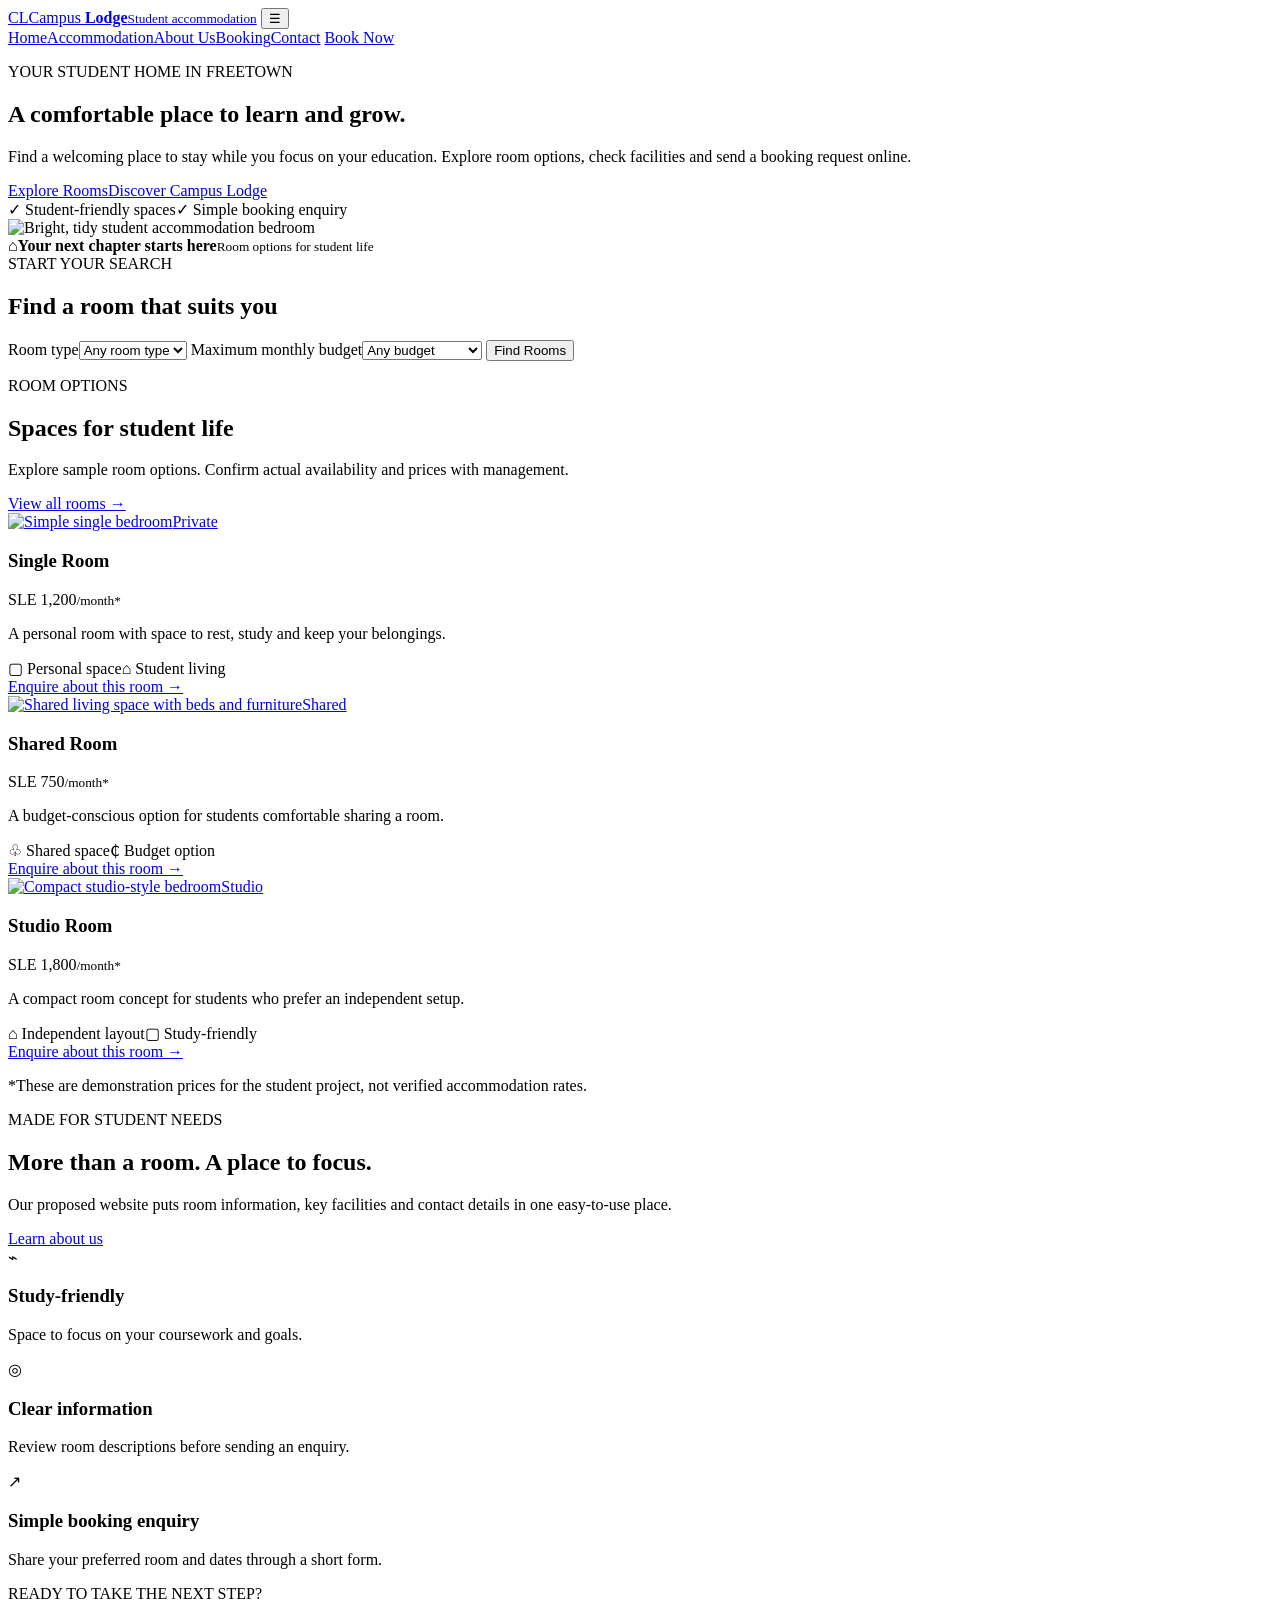
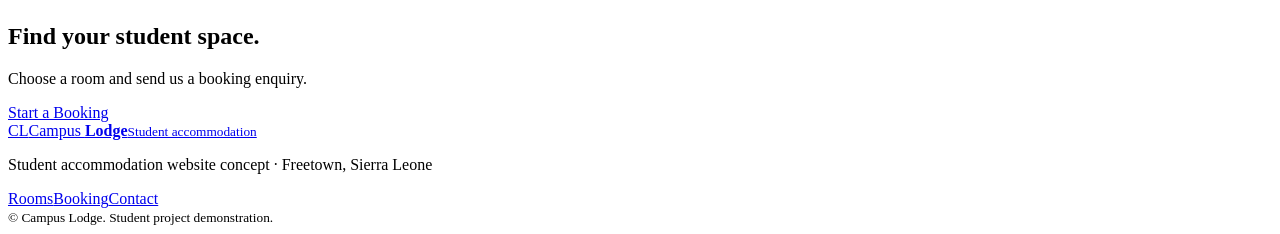
==== index.html @ b3210ec0 "Add files via upload" ====
<!doctype html>
<html lang="en">
<head>
  <meta charset="utf-8">
  <meta name="viewport" content="width=device-width, initial-scale=1">
  <meta name="description" content="Explore student accommodation options with Campus Lodge in Freetown, Sierra Leone.">
  <title>Campus Lodge | Student Accommodation</title>
  <link rel="stylesheet" href="css/style.css">
  <script src="js/main.js" defer></script>
</head>
<body>
  <header class="site-header">
    <a class="brand" href="index.html"><span class="brand-mark">CL</span><span>Campus <strong>Lodge</strong><small>Student accommodation</small></span></a>
    <button class="menu-toggle" aria-label="Open navigation" aria-expanded="false">☰</button>
    <nav class="main-nav" aria-label="Main navigation">
      <a class="active" href="index.html">Home</a><a href="accommodation.html">Accommodation</a><a href="about.html">About Us</a><a href="booking.html">Booking</a><a href="contact.html">Contact</a>
      <a class="nav-cta" href="booking.html">Book Now</a>
    </nav>
  </header>
  <main>
    <section class="hero">
      <div class="hero-copy">
        <p class="eyebrow">YOUR STUDENT HOME IN FREETOWN</p>
        <h1>A comfortable place to <span>learn and grow.</span></h1>
        <p class="hero-intro">Find a welcoming place to stay while you focus on your education. Explore room options, check facilities and send a booking request online.</p>
        <div class="hero-actions"><a class="button button-primary" href="accommodation.html">Explore Rooms</a><a class="button button-light" href="about.html">Discover Campus Lodge</a></div>
        <div class="hero-points"><span>✓ Student-friendly spaces</span><span>✓ Simple booking enquiry</span></div>
      </div>
      <div class="hero-image-wrap">
        <img class="hero-image" src="https://images.unsplash.com/photo-1555854877-bab0e564b8d5?auto=format&fit=crop&w=1200&q=85" alt="Bright, tidy student accommodation bedroom">
        <div class="image-note"><span class="note-icon">⌂</span><span><strong>Your next chapter starts here</strong><small>Room options for student life</small></span></div>
      </div>
    </section>

    <section class="search-strip" aria-label="Find accommodation">
      <div><span class="eyebrow">START YOUR SEARCH</span><h2>Find a room that suits you</h2></div>
      <form class="quick-search" action="accommodation.html" method="get">
        <label>Room type<select name="type"><option value="all">Any room type</option><option value="single">Single room</option><option value="shared">Shared room</option><option value="studio">Studio room</option></select></label>
        <label>Maximum monthly budget<select name="budget"><option value="any">Any budget</option><option value="1000">Up to SLE 1,000</option><option value="1500">Up to SLE 1,500</option><option value="2000">Up to SLE 2,000</option></select></label>
        <button class="button button-primary" type="submit">Find Rooms</button>
      </form>
    </section>

    <section class="section">
      <div class="section-heading"><div><p class="eyebrow">ROOM OPTIONS</p><h2>Spaces for student life</h2><p>Explore sample room options. Confirm actual availability and prices with management.</p></div><a class="text-link" href="accommodation.html">View all rooms →</a></div>
      <div class="room-grid">
        <article class="room-card"><a class="room-photo" href="accommodation.html"><img src="https://images.unsplash.com/photo-1611892440504-42a792e24d32?auto=format&fit=crop&w=800&q=80" alt="Simple single bedroom"><span class="photo-tag">Private</span></a><div class="room-content"><div class="room-title"><h3>Single Room</h3><span class="price">SLE 1,200<small>/month*</small></span></div><p>A personal room with space to rest, study and keep your belongings.</p><div class="room-meta"><span>▢ Personal space</span><span>⌂ Student living</span></div><a class="text-link" href="booking.html?room=Single%20Room">Enquire about this room →</a></div></article>
        <article class="room-card"><a class="room-photo" href="accommodation.html"><img src="https://images.unsplash.com/photo-1522708323590-d24dbb6b0267?auto=format&fit=crop&w=800&q=80" alt="Shared living space with beds and furniture"><span class="photo-tag">Shared</span></a><div class="room-content"><div class="room-title"><h3>Shared Room</h3><span class="price">SLE 750<small>/month*</small></span></div><p>A budget-conscious option for students comfortable sharing a room.</p><div class="room-meta"><span>♧ Shared space</span><span>₵ Budget option</span></div><a class="text-link" href="booking.html?room=Shared%20Room">Enquire about this room →</a></div></article>
        <article class="room-card"><a class="room-photo" href="accommodation.html"><img src="https://images.unsplash.com/photo-1590490360182-c33d57733427?auto=format&fit=crop&w=800&q=80" alt="Compact studio-style bedroom"><span class="photo-tag">Studio</span></a><div class="room-content"><div class="room-title"><h3>Studio Room</h3><span class="price">SLE 1,800<small>/month*</small></span></div><p>A compact room concept for students who prefer an independent setup.</p><div class="room-meta"><span>⌂ Independent layout</span><span>▢ Study-friendly</span></div><a class="text-link" href="booking.html?room=Studio%20Room">Enquire about this room →</a></div></article>
      </div>
      <p class="small-note">*These are demonstration prices for the student project, not verified accommodation rates.</p>
    </section>

    <section class="feature-band">
      <div class="feature-copy"><p class="eyebrow">MADE FOR STUDENT NEEDS</p><h2>More than a room. A place to focus.</h2><p>Our proposed website puts room information, key facilities and contact details in one easy-to-use place.</p><a class="button button-light" href="about.html">Learn about us</a></div>
      <div class="feature-list"><div><span class="feature-icon">⌁</span><div><h3>Study-friendly</h3><p>Space to focus on your coursework and goals.</p></div></div><div><span class="feature-icon">◎</span><div><h3>Clear information</h3><p>Review room descriptions before sending an enquiry.</p></div></div><div><span class="feature-icon">↗</span><div><h3>Simple booking enquiry</h3><p>Share your preferred room and dates through a short form.</p></div></div></div>
    </section>
    <section class="bottom-cta"><div><p class="eyebrow">READY TO TAKE THE NEXT STEP?</p><h2>Find your student space.</h2><p>Choose a room and send us a booking enquiry.</p></div><a class="button button-primary" href="booking.html">Start a Booking</a></section>
  </main>
  <footer class="site-footer"><a class="brand footer-brand" href="index.html"><span class="brand-mark">CL</span><span>Campus <strong>Lodge</strong><small>Student accommodation</small></span></a><p>Student accommodation website concept · Freetown, Sierra Leone</p><div class="footer-links"><a href="accommodation.html">Rooms</a><a href="booking.html">Booking</a><a href="contact.html">Contact</a></div><small>© <span data-year></span> Campus Lodge. Student project demonstration.</small></footer>
</body>
</html>
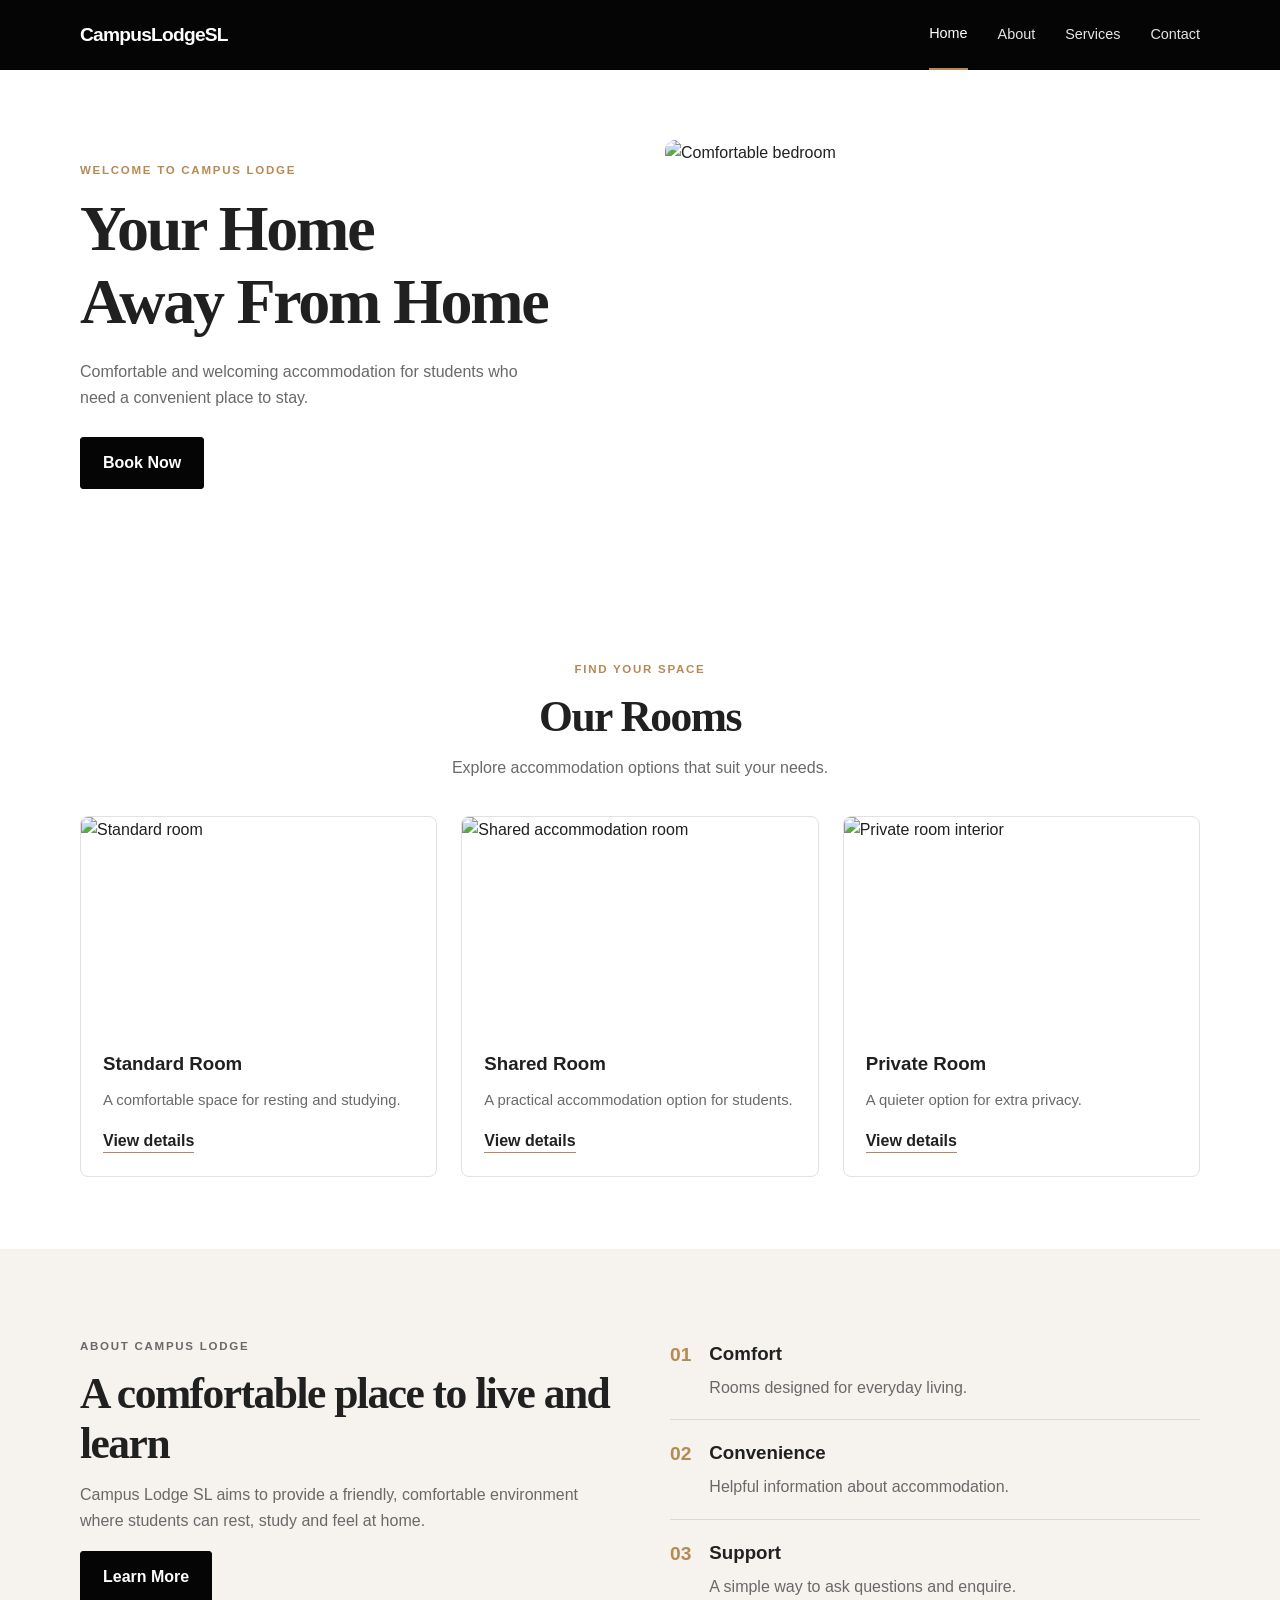
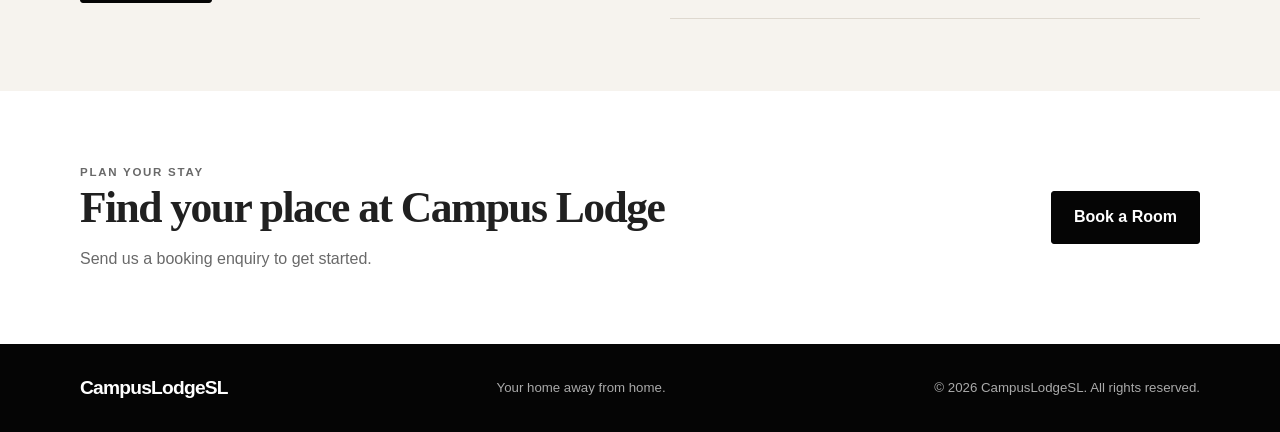
==== commit 6af17c9a: "Add files via upload" ====
--- a/index.html
+++ b/index.html
@@ -1,62 +1,74 @@
-<!doctype html>
+<!DOCTYPE html>
 <html lang="en">
 <head>
-  <meta charset="utf-8">
-  <meta name="viewport" content="width=device-width, initial-scale=1">
-  <meta name="description" content="Explore student accommodation options with Campus Lodge in Freetown, Sierra Leone.">
-  <title>Campus Lodge | Student Accommodation</title>
-  <link rel="stylesheet" href="css/style.css">
-  <script src="js/main.js" defer></script>
+    <meta charset="UTF-8">
+    <meta name="viewport" content="width=device-width, initial-scale=1.0">
+    <title>Campus Lodge SL | Home</title>
+    <link rel="stylesheet" href="style.css">
 </head>
 <body>
-  <header class="site-header">
-    <a class="brand" href="index.html"><span class="brand-mark">CL</span><span>Campus <strong>Lodge</strong><small>Student accommodation</small></span></a>
-    <button class="menu-toggle" aria-label="Open navigation" aria-expanded="false">☰</button>
-    <nav class="main-nav" aria-label="Main navigation">
-      <a class="active" href="index.html">Home</a><a href="accommodation.html">Accommodation</a><a href="about.html">About Us</a><a href="booking.html">Booking</a><a href="contact.html">Contact</a>
-      <a class="nav-cta" href="booking.html">Book Now</a>
-    </nav>
-  </header>
-  <main>
-    <section class="hero">
-      <div class="hero-copy">
-        <p class="eyebrow">YOUR STUDENT HOME IN FREETOWN</p>
-        <h1>A comfortable place to <span>learn and grow.</span></h1>
-        <p class="hero-intro">Find a welcoming place to stay while you focus on your education. Explore room options, check facilities and send a booking request online.</p>
-        <div class="hero-actions"><a class="button button-primary" href="accommodation.html">Explore Rooms</a><a class="button button-light" href="about.html">Discover Campus Lodge</a></div>
-        <div class="hero-points"><span>✓ Student-friendly spaces</span><span>✓ Simple booking enquiry</span></div>
-      </div>
-      <div class="hero-image-wrap">
-        <img class="hero-image" src="https://images.unsplash.com/photo-1555854877-bab0e564b8d5?auto=format&fit=crop&w=1200&q=85" alt="Bright, tidy student accommodation bedroom">
-        <div class="image-note"><span class="note-icon">⌂</span><span><strong>Your next chapter starts here</strong><small>Room options for student life</small></span></div>
-      </div>
-    </section>
+    <header class="site-header">
+        <a class="logo" href="index.html">CampusLodgeSL</a>
+        <button class="menu-button" aria-label="Toggle navigation" aria-expanded="false">☰</button>
+        <nav class="navigation">
+            <a class="active" href="index.html">Home</a>
+            <a href="about.html">About</a>
+            <a href="accommodation.html">Services</a>
+            <a href="contact.html">Contact</a>
+        </nav>
+    </header>
 
-    <section class="search-strip" aria-label="Find accommodation">
-      <div><span class="eyebrow">START YOUR SEARCH</span><h2>Find a room that suits you</h2></div>
-      <form class="quick-search" action="accommodation.html" method="get">
-        <label>Room type<select name="type"><option value="all">Any room type</option><option value="single">Single room</option><option value="shared">Shared room</option><option value="studio">Studio room</option></select></label>
-        <label>Maximum monthly budget<select name="budget"><option value="any">Any budget</option><option value="1000">Up to SLE 1,000</option><option value="1500">Up to SLE 1,500</option><option value="2000">Up to SLE 2,000</option></select></label>
-        <button class="button button-primary" type="submit">Find Rooms</button>
-      </form>
-    </section>
+    <main>
+        <section class="hero page-width">
+            <div class="hero-text">
+                <p class="eyebrow">WELCOME TO CAMPUS LODGE</p>
+                <h1>Your Home<br>Away From Home</h1>
+                <p>Comfortable and welcoming accommodation for students who need a convenient place to stay.</p>
+                <a class="button" href="booking.html">Book Now</a>
+            </div>
+            <img class="hero-image" src="https://images.unsplash.com/photo-1611892440504-42a792e24d32?auto=format&fit=crop&w=1200&q=85" alt="Comfortable bedroom">
+        </section>
 
-    <section class="section">
-      <div class="section-heading"><div><p class="eyebrow">ROOM OPTIONS</p><h2>Spaces for student life</h2><p>Explore sample room options. Confirm actual availability and prices with management.</p></div><a class="text-link" href="accommodation.html">View all rooms →</a></div>
-      <div class="room-grid">
-        <article class="room-card"><a class="room-photo" href="accommodation.html"><img src="https://images.unsplash.com/photo-1611892440504-42a792e24d32?auto=format&fit=crop&w=800&q=80" alt="Simple single bedroom"><span class="photo-tag">Private</span></a><div class="room-content"><div class="room-title"><h3>Single Room</h3><span class="price">SLE 1,200<small>/month*</small></span></div><p>A personal room with space to rest, study and keep your belongings.</p><div class="room-meta"><span>▢ Personal space</span><span>⌂ Student living</span></div><a class="text-link" href="booking.html?room=Single%20Room">Enquire about this room →</a></div></article>
-        <article class="room-card"><a class="room-photo" href="accommodation.html"><img src="https://images.unsplash.com/photo-1522708323590-d24dbb6b0267?auto=format&fit=crop&w=800&q=80" alt="Shared living space with beds and furniture"><span class="photo-tag">Shared</span></a><div class="room-content"><div class="room-title"><h3>Shared Room</h3><span class="price">SLE 750<small>/month*</small></span></div><p>A budget-conscious option for students comfortable sharing a room.</p><div class="room-meta"><span>♧ Shared space</span><span>₵ Budget option</span></div><a class="text-link" href="booking.html?room=Shared%20Room">Enquire about this room →</a></div></article>
-        <article class="room-card"><a class="room-photo" href="accommodation.html"><img src="https://images.unsplash.com/photo-1590490360182-c33d57733427?auto=format&fit=crop&w=800&q=80" alt="Compact studio-style bedroom"><span class="photo-tag">Studio</span></a><div class="room-content"><div class="room-title"><h3>Studio Room</h3><span class="price">SLE 1,800<small>/month*</small></span></div><p>A compact room concept for students who prefer an independent setup.</p><div class="room-meta"><span>⌂ Independent layout</span><span>▢ Study-friendly</span></div><a class="text-link" href="booking.html?room=Studio%20Room">Enquire about this room →</a></div></article>
-      </div>
-      <p class="small-note">*These are demonstration prices for the student project, not verified accommodation rates.</p>
-    </section>
+        <section class="section page-width">
+            <div class="section-title">
+                <p class="eyebrow">FIND YOUR SPACE</p>
+                <h2>Our Rooms</h2>
+                <p>Explore accommodation options that suit your needs.</p>
+            </div>
+            <div class="room-grid">
+                <article class="room-card">
+                    <img src="https://images.unsplash.com/photo-1611892440504-42a792e24d32?auto=format&fit=crop&w=900&q=80" alt="Standard room">
+                    <div class="room-content"><h3>Standard Room</h3><p>A comfortable space for resting and studying.</p><a class="text-link" href="accommodation.html">View details</a></div>
+                </article>
+                <article class="room-card">
+                    <img src="https://images.unsplash.com/photo-1598928506311-c55ded91a20c?auto=format&fit=crop&w=900&q=80" alt="Shared accommodation room">
+                    <div class="room-content"><h3>Shared Room</h3><p>A practical accommodation option for students.</p><a class="text-link" href="accommodation.html">View details</a></div>
+                </article>
+                <article class="room-card">
+                    <img src="https://images.unsplash.com/photo-1616486338812-3dadae4b4ace?auto=format&fit=crop&w=900&q=80" alt="Private room interior">
+                    <div class="room-content"><h3>Private Room</h3><p>A quieter option for extra privacy.</p><a class="text-link" href="accommodation.html">View details</a></div>
+                </article>
+            </div>
+        </section>
 
-    <section class="feature-band">
-      <div class="feature-copy"><p class="eyebrow">MADE FOR STUDENT NEEDS</p><h2>More than a room. A place to focus.</h2><p>Our proposed website puts room information, key facilities and contact details in one easy-to-use place.</p><a class="button button-light" href="about.html">Learn about us</a></div>
-      <div class="feature-list"><div><span class="feature-icon">⌁</span><div><h3>Study-friendly</h3><p>Space to focus on your coursework and goals.</p></div></div><div><span class="feature-icon">◎</span><div><h3>Clear information</h3><p>Review room descriptions before sending an enquiry.</p></div></div><div><span class="feature-icon">↗</span><div><h3>Simple booking enquiry</h3><p>Share your preferred room and dates through a short form.</p></div></div></div>
-    </section>
-    <section class="bottom-cta"><div><p class="eyebrow">READY TO TAKE THE NEXT STEP?</p><h2>Find your student space.</h2><p>Choose a room and send us a booking enquiry.</p></div><a class="button button-primary" href="booking.html">Start a Booking</a></section>
-  </main>
-  <footer class="site-footer"><a class="brand footer-brand" href="index.html"><span class="brand-mark">CL</span><span>Campus <strong>Lodge</strong><small>Student accommodation</small></span></a><p>Student accommodation website concept · Freetown, Sierra Leone</p><div class="footer-links"><a href="accommodation.html">Rooms</a><a href="booking.html">Booking</a><a href="contact.html">Contact</a></div><small>© <span data-year></span> Campus Lodge. Student project demonstration.</small></footer>
+        <section class="section light-section">
+            <div class="page-width two-column">
+                <div><p class="eyebrow">ABOUT CAMPUS LODGE</p><h2>A comfortable place to live and learn</h2><p>Campus Lodge SL aims to provide a friendly, comfortable environment where students can rest, study and feel at home.</p><a class="button" href="about.html">Learn More</a></div>
+                <div class="benefit-list">
+                    <div><span>01</span><section><h3>Comfort</h3><p>Rooms designed for everyday living.</p></section></div>
+                    <div><span>02</span><section><h3>Convenience</h3><p>Helpful information about accommodation.</p></section></div>
+                    <div><span>03</span><section><h3>Support</h3><p>A simple way to ask questions and enquire.</p></section></div>
+                </div>
+            </div>
+        </section>
+
+        <section class="section page-width call-to-action">
+            <div><p class="eyebrow">PLAN YOUR STAY</p><h2>Find your place at Campus Lodge</h2><p>Send us a booking enquiry to get started.</p></div>
+            <a class="button" href="booking.html">Book a Room</a>
+        </section>
+    </main>
+
+    <footer class="site-footer"><div class="page-width footer-content"><a class="logo" href="index.html">CampusLodgeSL</a><p>Your home away from home.</p><p>© 2026 CampusLodgeSL. All rights reserved.</p></div></footer>
+    <script src="main.js"></script>
 </body>
-</html>+</html>
--- a/style.css
+++ b/style.css
@@ -0,0 +1,96 @@
+/* CampusLodgeSL styles. The CSS is kept in this separate file for easy reading. */
+:root {
+    --black: #050505;
+    --text: #202020;
+    --muted: #696969;
+    --line: #e5e1dc;
+    --cream: #f6f3ee;
+    --gold: #b58a55;
+    --white: #ffffff;
+}
+
+* { box-sizing: border-box; }
+html { scroll-behavior: smooth; }
+body { margin: 0; color: var(--text); background: var(--white); font-family: Arial, Helvetica, sans-serif; line-height: 1.65; }
+a { color: inherit; text-decoration: none; }
+.page-width { width: min(1120px, calc(100% - 40px)); margin: 0 auto; }
+
+.site-header { min-height: 70px; padding: 0 max(20px, calc((100% - 1120px) / 2)); display: flex; justify-content: space-between; align-items: center; gap: 24px; background: var(--black); color: var(--white); position: sticky; top: 0; z-index: 10; }
+.logo { color: var(--white); font-size: 1.2rem; font-weight: 700; letter-spacing: -0.04em; }
+.navigation { display: flex; align-items: center; gap: 30px; }
+.navigation a { color: #e5e5e5; font-size: 0.9rem; padding: 22px 0; }
+.navigation a:hover, .navigation a.active { color: var(--white); border-bottom: 2px solid var(--gold); }
+.menu-button { display: none; border: 0; color: var(--white); background: transparent; font-size: 1.6rem; cursor: pointer; }
+
+.eyebrow { color: var(--gold); font-size: 0.72rem; font-weight: 700; letter-spacing: 0.15em; margin: 0 0 12px; }
+h1, h2, h3, p { margin-top: 0; }
+.hero { display: grid; grid-template-columns: 1fr 1fr; align-items: center; gap: 50px; padding-top: 70px; padding-bottom: 78px; }
+.hero h1, .page-banner h1, .section h2, .two-column h2, .call-to-action h2, .form-layout h2, .contact-layout h2 { font-family: Georgia, "Times New Roman", serif; letter-spacing: -0.035em; line-height: 1.15; }
+.hero h1 { font-size: clamp(2.8rem, 5vw, 4.5rem); margin-bottom: 20px; }
+.hero-text > p:not(.eyebrow) { color: var(--muted); max-width: 470px; margin-bottom: 25px; }
+.hero-image { width: 100%; height: 370px; object-fit: cover; border-radius: 10px; }
+.button { display: inline-block; padding: 12px 22px; border: 1px solid var(--black); border-radius: 3px; background: var(--black); color: var(--white); font: inherit; font-weight: 700; cursor: pointer; text-align: center; }
+.button:hover { background: #333333; }
+
+.section { padding-top: 72px; padding-bottom: 72px; }
+.section-title { max-width: 650px; text-align: center; margin: 0 auto 35px; }
+.section-title h2, .two-column h2, .call-to-action h2, .form-layout h2, .contact-layout h2 { font-size: clamp(2rem, 3.4vw, 2.8rem); margin-bottom: 14px; }
+.section-title > p:last-child, .two-column p, .call-to-action p, .form-layout p, .contact-layout p { color: var(--muted); }
+.room-grid { display: grid; grid-template-columns: repeat(3, minmax(0, 1fr)); gap: 24px; }
+.room-card { border: 1px solid var(--line); border-radius: 8px; overflow: hidden; background: var(--white); }
+.room-card img { display: block; width: 100%; height: 210px; object-fit: cover; }
+.room-content { padding: 22px; }
+.room-content h3 { margin-bottom: 8px; }
+.room-content p, .room-content li { color: var(--muted); font-size: 0.93rem; }
+.room-content ul { padding-left: 20px; margin-bottom: 22px; }
+.text-link { font-weight: 700; border-bottom: 1px solid var(--gold); padding-bottom: 3px; }
+
+.light-section { background: var(--cream); }
+.two-column { display: grid; grid-template-columns: 1fr 1fr; align-items: center; gap: 60px; }
+.benefit-list > div { display: flex; gap: 18px; padding: 18px 0; border-bottom: 1px solid #ded8cf; }
+.benefit-list span { color: var(--gold); font-size: 1.2rem; font-weight: 700; }
+.benefit-list h3 { margin-bottom: 5px; }
+.benefit-list p { margin-bottom: 0; }
+.call-to-action { display: flex; justify-content: space-between; align-items: center; gap: 28px; }
+.call-to-action p { margin-bottom: 0; }
+
+.site-footer { background: var(--black); color: #d9d9d9; padding: 28px 0; }
+.footer-content { display: flex; align-items: center; justify-content: space-between; gap: 18px; flex-wrap: wrap; }
+.footer-content p { color: #aaaaaa; font-size: 0.83rem; margin: 0; }
+.page-banner { text-align: center; background: var(--cream); padding: 55px 20px; }
+.page-banner h1 { font-size: clamp(2.5rem, 4vw, 3.6rem); margin-bottom: 10px; }
+.page-banner p:last-child { color: var(--muted); margin-bottom: 0; }
+.about-image, .form-image { width: 100%; display: block; object-fit: cover; border-radius: 8px; }
+.about-image { min-height: 360px; }
+.value-card { padding: 26px; border: 1px solid var(--line); border-radius: 8px; background: var(--white); }
+.value-card span { display: inline-block; color: var(--gold); font-size: 1.2rem; font-weight: 700; margin-bottom: 12px; }
+.value-card p { color: var(--muted); margin-bottom: 0; }
+
+.form-layout, .contact-layout { display: grid; grid-template-columns: 0.9fr 1.1fr; align-items: start; gap: 55px; }
+.form-image { margin-top: 22px; max-height: 290px; }
+.form-card { padding: 28px; border: 1px solid var(--line); border-radius: 8px; box-shadow: 0 8px 25px rgba(0, 0, 0, 0.05); }
+.form-card label { display: block; font-weight: 700; font-size: 0.9rem; margin-bottom: 6px; }
+.form-card input, .form-card select, .form-card textarea { width: 100%; margin-bottom: 17px; padding: 12px; border: 1px solid #d7d3ce; border-radius: 3px; background: var(--white); color: var(--text); font: inherit; }
+.form-card input:focus, .form-card select:focus, .form-card textarea:focus { outline: 2px solid #d7bd9a; outline-offset: 1px; }
+.full-button { width: 100%; }
+.form-message { margin: 14px 0 0; color: #326b40 !important; font-size: 0.9rem; }
+.contact-item { display: flex; align-items: center; gap: 16px; margin-top: 22px; }
+.contact-item > span { display: inline-flex; justify-content: center; align-items: center; width: 42px; height: 42px; border-radius: 50%; background: #eee4d7; color: #8b663e; font-weight: 700; }
+.contact-item h3 { margin-bottom: 3px; }
+.contact-item p { margin-bottom: 0; }
+
+@media (max-width: 760px) {
+    .site-header { min-height: 64px; }
+    .menu-button { display: block; }
+    .navigation { display: none; position: absolute; top: 64px; left: 0; right: 0; padding: 12px 22px 20px; flex-direction: column; align-items: flex-start; gap: 0; background: var(--black); }
+    .navigation.open { display: flex; }
+    .navigation a { padding: 10px 0; }
+    .hero { grid-template-columns: 1fr; gap: 25px; padding-top: 40px; padding-bottom: 50px; }
+    .hero-image { height: 260px; }
+    .room-grid, .two-column, .form-layout, .contact-layout { grid-template-columns: 1fr; }
+    .section { padding-top: 52px; padding-bottom: 52px; }
+    .call-to-action { align-items: flex-start; flex-direction: column; }
+    .footer-content { align-items: flex-start; flex-direction: column; }
+    .form-card { padding: 22px; }
+    .about-image { min-height: 260px; }
+}
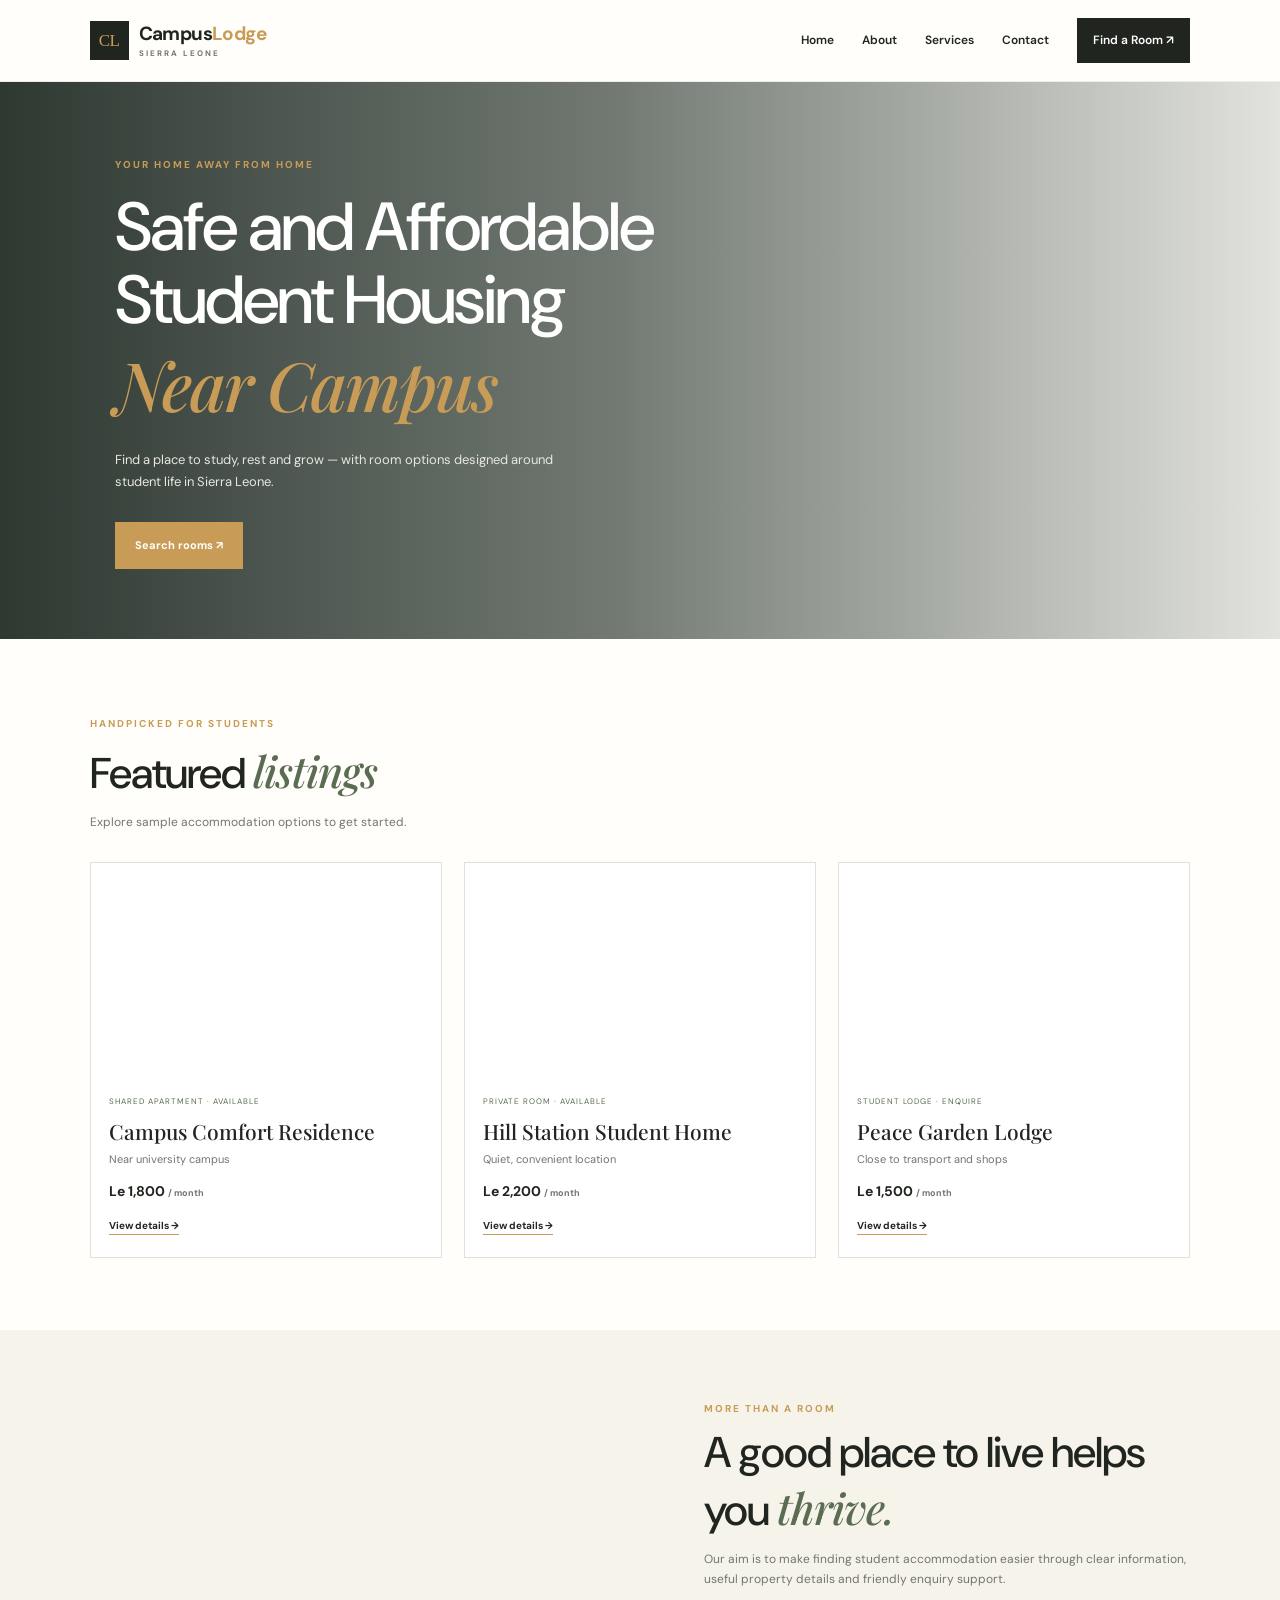
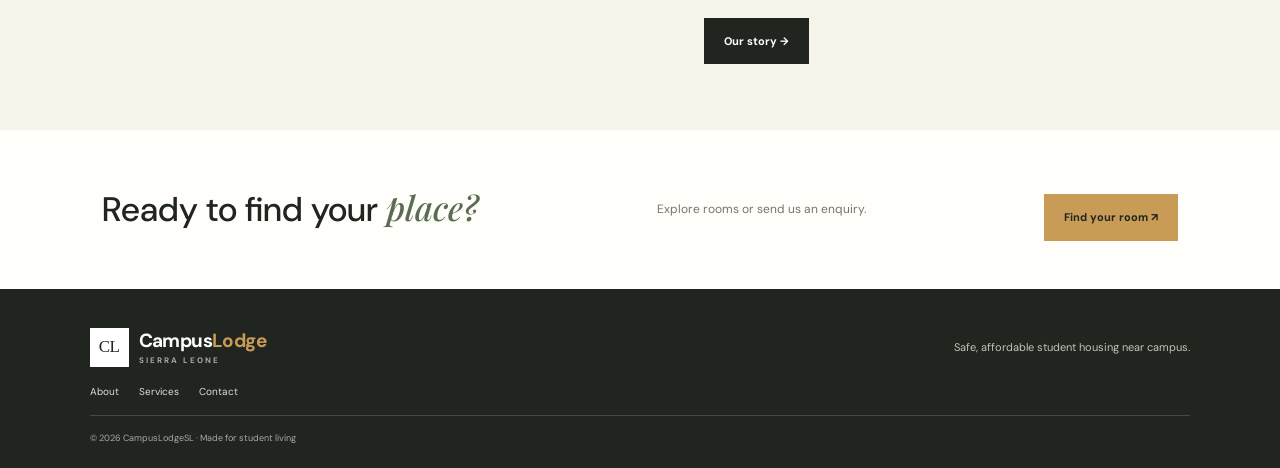
==== commit 867eb3b8: "Add files via upload" ====
--- a/index.html
+++ b/index.html
@@ -1,74 +1,7 @@
-<!DOCTYPE html>
-<html lang="en">
-<head>
-    <meta charset="UTF-8">
-    <meta name="viewport" content="width=device-width, initial-scale=1.0">
-    <title>Campus Lodge SL | Home</title>
-    <link rel="stylesheet" href="style.css">
-</head>
-<body>
-    <header class="site-header">
-        <a class="logo" href="index.html">CampusLodgeSL</a>
-        <button class="menu-button" aria-label="Toggle navigation" aria-expanded="false">☰</button>
-        <nav class="navigation">
-            <a class="active" href="index.html">Home</a>
-            <a href="about.html">About</a>
-            <a href="accommodation.html">Services</a>
-            <a href="contact.html">Contact</a>
-        </nav>
-    </header>
-
-    <main>
-        <section class="hero page-width">
-            <div class="hero-text">
-                <p class="eyebrow">WELCOME TO CAMPUS LODGE</p>
-                <h1>Your Home<br>Away From Home</h1>
-                <p>Comfortable and welcoming accommodation for students who need a convenient place to stay.</p>
-                <a class="button" href="booking.html">Book Now</a>
-            </div>
-            <img class="hero-image" src="https://images.unsplash.com/photo-1611892440504-42a792e24d32?auto=format&fit=crop&w=1200&q=85" alt="Comfortable bedroom">
-        </section>
-
-        <section class="section page-width">
-            <div class="section-title">
-                <p class="eyebrow">FIND YOUR SPACE</p>
-                <h2>Our Rooms</h2>
-                <p>Explore accommodation options that suit your needs.</p>
-            </div>
-            <div class="room-grid">
-                <article class="room-card">
-                    <img src="https://images.unsplash.com/photo-1611892440504-42a792e24d32?auto=format&fit=crop&w=900&q=80" alt="Standard room">
-                    <div class="room-content"><h3>Standard Room</h3><p>A comfortable space for resting and studying.</p><a class="text-link" href="accommodation.html">View details</a></div>
-                </article>
-                <article class="room-card">
-                    <img src="https://images.unsplash.com/photo-1598928506311-c55ded91a20c?auto=format&fit=crop&w=900&q=80" alt="Shared accommodation room">
-                    <div class="room-content"><h3>Shared Room</h3><p>A practical accommodation option for students.</p><a class="text-link" href="accommodation.html">View details</a></div>
-                </article>
-                <article class="room-card">
-                    <img src="https://images.unsplash.com/photo-1616486338812-3dadae4b4ace?auto=format&fit=crop&w=900&q=80" alt="Private room interior">
-                    <div class="room-content"><h3>Private Room</h3><p>A quieter option for extra privacy.</p><a class="text-link" href="accommodation.html">View details</a></div>
-                </article>
-            </div>
-        </section>
-
-        <section class="section light-section">
-            <div class="page-width two-column">
-                <div><p class="eyebrow">ABOUT CAMPUS LODGE</p><h2>A comfortable place to live and learn</h2><p>Campus Lodge SL aims to provide a friendly, comfortable environment where students can rest, study and feel at home.</p><a class="button" href="about.html">Learn More</a></div>
-                <div class="benefit-list">
-                    <div><span>01</span><section><h3>Comfort</h3><p>Rooms designed for everyday living.</p></section></div>
-                    <div><span>02</span><section><h3>Convenience</h3><p>Helpful information about accommodation.</p></section></div>
-                    <div><span>03</span><section><h3>Support</h3><p>A simple way to ask questions and enquire.</p></section></div>
-                </div>
-            </div>
-        </section>
-
-        <section class="section page-width call-to-action">
-            <div><p class="eyebrow">PLAN YOUR STAY</p><h2>Find your place at Campus Lodge</h2><p>Send us a booking enquiry to get started.</p></div>
-            <a class="button" href="booking.html">Book a Room</a>
-        </section>
-    </main>
-
-    <footer class="site-footer"><div class="page-width footer-content"><a class="logo" href="index.html">CampusLodgeSL</a><p>Your home away from home.</p><p>© 2026 CampusLodgeSL. All rights reserved.</p></div></footer>
-    <script src="main.js"></script>
-</body>
-</html>
+<!doctype html><html lang="en"><head><meta charset="utf-8"><meta name="viewport" content="width=device-width,initial-scale=1"><title>Home | Campus Lodge SL</title><link rel="stylesheet" href="style.css"></head><body><header><a class="brand" href="index.html"><span class="logo">CL</span><span>Campus<span class="gold">Lodge</span><small>SIERRA LEONE</small></span></a><button class="menubtn" aria-label="Toggle navigation">☰</button><nav><a href="index.html">Home</a><a href="about.html">About</a><a href="accommodation.html">Services</a><a href="contact.html">Contact</a><a class="navbtn" href="booking.html">Find a Room ↗</a></nav></header><main><section class="hero"><div class="heroText"><small>YOUR HOME AWAY FROM HOME</small><h1>Safe and Affordable Student Housing <i>Near Campus</i></h1><p>Find a place to study, rest and grow — with room options designed around student life in Sierra Leone.</p><a class="btn" href="accommodation.html">Search rooms ↗</a></div></section>
+<section class="section"><div class="heading"><small>HANDPICKED FOR STUDENTS</small><h2>Featured <i>listings</i></h2><p>Explore sample accommodation options to get started.</p></div><div class="cards">
+<article><div class="photo p1"></div><small>SHARED APARTMENT · AVAILABLE</small><h3>Campus Comfort Residence</h3><p>Near university campus</p><b>Le 1,800 <small>/ month</small></b><a class="details" href="property-details.html">View details →</a></article>
+<article><div class="photo p2"></div><small>PRIVATE ROOM · AVAILABLE</small><h3>Hill Station Student Home</h3><p>Quiet, convenient location</p><b>Le 2,200 <small>/ month</small></b><a class="details" href="property-details.html">View details →</a></article>
+<article><div class="photo p3"></div><small>STUDENT LODGE · ENQUIRE</small><h3>Peace Garden Lodge</h3><p>Close to transport and shops</p><b>Le 1,500 <small>/ month</small></b><a class="details" href="property-details.html">View details →</a></article></div></section>
+<section class="split"><div class="splitphoto"></div><div class="splittext"><small>MORE THAN A ROOM</small><h2>A good place to live helps you <i>thrive.</i></h2><p>Our aim is to make finding student accommodation easier through clear information, useful property details and friendly enquiry support.</p><a class="btn dark" href="about.html">Our story →</a></div></section>
+<section class="cta"><h2>Ready to find your <i>place?</i></h2><p>Explore rooms or send us an enquiry.</p><a class="btn" href="booking.html">Find your room ↗</a></section></main><footer><a class="brand footbrand" href="index.html"><span class="logo">CL</span><span>Campus<span class="gold">Lodge</span><small>SIERRA LEONE</small></span></a><p>Safe, affordable student housing near campus.</p><div><a href="about.html">About</a><a href="accommodation.html">Services</a><a href="contact.html">Contact</a></div><small>© 2026 CampusLodgeSL · Made for student living</small></footer><script src="main.js"></script></body></html>
--- a/style.css
+++ b/style.css
@@ -1,96 +1,3 @@
-/* CampusLodgeSL styles. The CSS is kept in this separate file for easy reading. */
-:root {
-    --black: #050505;
-    --text: #202020;
-    --muted: #696969;
-    --line: #e5e1dc;
-    --cream: #f6f3ee;
-    --gold: #b58a55;
-    --white: #ffffff;
-}
-
-* { box-sizing: border-box; }
-html { scroll-behavior: smooth; }
-body { margin: 0; color: var(--text); background: var(--white); font-family: Arial, Helvetica, sans-serif; line-height: 1.65; }
-a { color: inherit; text-decoration: none; }
-.page-width { width: min(1120px, calc(100% - 40px)); margin: 0 auto; }
-
-.site-header { min-height: 70px; padding: 0 max(20px, calc((100% - 1120px) / 2)); display: flex; justify-content: space-between; align-items: center; gap: 24px; background: var(--black); color: var(--white); position: sticky; top: 0; z-index: 10; }
-.logo { color: var(--white); font-size: 1.2rem; font-weight: 700; letter-spacing: -0.04em; }
-.navigation { display: flex; align-items: center; gap: 30px; }
-.navigation a { color: #e5e5e5; font-size: 0.9rem; padding: 22px 0; }
-.navigation a:hover, .navigation a.active { color: var(--white); border-bottom: 2px solid var(--gold); }
-.menu-button { display: none; border: 0; color: var(--white); background: transparent; font-size: 1.6rem; cursor: pointer; }
-
-.eyebrow { color: var(--gold); font-size: 0.72rem; font-weight: 700; letter-spacing: 0.15em; margin: 0 0 12px; }
-h1, h2, h3, p { margin-top: 0; }
-.hero { display: grid; grid-template-columns: 1fr 1fr; align-items: center; gap: 50px; padding-top: 70px; padding-bottom: 78px; }
-.hero h1, .page-banner h1, .section h2, .two-column h2, .call-to-action h2, .form-layout h2, .contact-layout h2 { font-family: Georgia, "Times New Roman", serif; letter-spacing: -0.035em; line-height: 1.15; }
-.hero h1 { font-size: clamp(2.8rem, 5vw, 4.5rem); margin-bottom: 20px; }
-.hero-text > p:not(.eyebrow) { color: var(--muted); max-width: 470px; margin-bottom: 25px; }
-.hero-image { width: 100%; height: 370px; object-fit: cover; border-radius: 10px; }
-.button { display: inline-block; padding: 12px 22px; border: 1px solid var(--black); border-radius: 3px; background: var(--black); color: var(--white); font: inherit; font-weight: 700; cursor: pointer; text-align: center; }
-.button:hover { background: #333333; }
-
-.section { padding-top: 72px; padding-bottom: 72px; }
-.section-title { max-width: 650px; text-align: center; margin: 0 auto 35px; }
-.section-title h2, .two-column h2, .call-to-action h2, .form-layout h2, .contact-layout h2 { font-size: clamp(2rem, 3.4vw, 2.8rem); margin-bottom: 14px; }
-.section-title > p:last-child, .two-column p, .call-to-action p, .form-layout p, .contact-layout p { color: var(--muted); }
-.room-grid { display: grid; grid-template-columns: repeat(3, minmax(0, 1fr)); gap: 24px; }
-.room-card { border: 1px solid var(--line); border-radius: 8px; overflow: hidden; background: var(--white); }
-.room-card img { display: block; width: 100%; height: 210px; object-fit: cover; }
-.room-content { padding: 22px; }
-.room-content h3 { margin-bottom: 8px; }
-.room-content p, .room-content li { color: var(--muted); font-size: 0.93rem; }
-.room-content ul { padding-left: 20px; margin-bottom: 22px; }
-.text-link { font-weight: 700; border-bottom: 1px solid var(--gold); padding-bottom: 3px; }
-
-.light-section { background: var(--cream); }
-.two-column { display: grid; grid-template-columns: 1fr 1fr; align-items: center; gap: 60px; }
-.benefit-list > div { display: flex; gap: 18px; padding: 18px 0; border-bottom: 1px solid #ded8cf; }
-.benefit-list span { color: var(--gold); font-size: 1.2rem; font-weight: 700; }
-.benefit-list h3 { margin-bottom: 5px; }
-.benefit-list p { margin-bottom: 0; }
-.call-to-action { display: flex; justify-content: space-between; align-items: center; gap: 28px; }
-.call-to-action p { margin-bottom: 0; }
-
-.site-footer { background: var(--black); color: #d9d9d9; padding: 28px 0; }
-.footer-content { display: flex; align-items: center; justify-content: space-between; gap: 18px; flex-wrap: wrap; }
-.footer-content p { color: #aaaaaa; font-size: 0.83rem; margin: 0; }
-.page-banner { text-align: center; background: var(--cream); padding: 55px 20px; }
-.page-banner h1 { font-size: clamp(2.5rem, 4vw, 3.6rem); margin-bottom: 10px; }
-.page-banner p:last-child { color: var(--muted); margin-bottom: 0; }
-.about-image, .form-image { width: 100%; display: block; object-fit: cover; border-radius: 8px; }
-.about-image { min-height: 360px; }
-.value-card { padding: 26px; border: 1px solid var(--line); border-radius: 8px; background: var(--white); }
-.value-card span { display: inline-block; color: var(--gold); font-size: 1.2rem; font-weight: 700; margin-bottom: 12px; }
-.value-card p { color: var(--muted); margin-bottom: 0; }
-
-.form-layout, .contact-layout { display: grid; grid-template-columns: 0.9fr 1.1fr; align-items: start; gap: 55px; }
-.form-image { margin-top: 22px; max-height: 290px; }
-.form-card { padding: 28px; border: 1px solid var(--line); border-radius: 8px; box-shadow: 0 8px 25px rgba(0, 0, 0, 0.05); }
-.form-card label { display: block; font-weight: 700; font-size: 0.9rem; margin-bottom: 6px; }
-.form-card input, .form-card select, .form-card textarea { width: 100%; margin-bottom: 17px; padding: 12px; border: 1px solid #d7d3ce; border-radius: 3px; background: var(--white); color: var(--text); font: inherit; }
-.form-card input:focus, .form-card select:focus, .form-card textarea:focus { outline: 2px solid #d7bd9a; outline-offset: 1px; }
-.full-button { width: 100%; }
-.form-message { margin: 14px 0 0; color: #326b40 !important; font-size: 0.9rem; }
-.contact-item { display: flex; align-items: center; gap: 16px; margin-top: 22px; }
-.contact-item > span { display: inline-flex; justify-content: center; align-items: center; width: 42px; height: 42px; border-radius: 50%; background: #eee4d7; color: #8b663e; font-weight: 700; }
-.contact-item h3 { margin-bottom: 3px; }
-.contact-item p { margin-bottom: 0; }
-
-@media (max-width: 760px) {
-    .site-header { min-height: 64px; }
-    .menu-button { display: block; }
-    .navigation { display: none; position: absolute; top: 64px; left: 0; right: 0; padding: 12px 22px 20px; flex-direction: column; align-items: flex-start; gap: 0; background: var(--black); }
-    .navigation.open { display: flex; }
-    .navigation a { padding: 10px 0; }
-    .hero { grid-template-columns: 1fr; gap: 25px; padding-top: 40px; padding-bottom: 50px; }
-    .hero-image { height: 260px; }
-    .room-grid, .two-column, .form-layout, .contact-layout { grid-template-columns: 1fr; }
-    .section { padding-top: 52px; padding-bottom: 52px; }
-    .call-to-action { align-items: flex-start; flex-direction: column; }
-    .footer-content { align-items: flex-start; flex-direction: column; }
-    .form-card { padding: 22px; }
-    .about-image { min-height: 260px; }
-}
+@import url('https://fonts.googleapis.com/css2?family=DM+Sans:wght@400;500;600;700&family=Playfair+Display:ital,wght@0,500;0,600;1,500&display=swap');
+:root{--ink:#20251f;--cream:#f6f3eb;--gold:#c89c56;--green:#5a6c51;--muted:#72766e;--line:#e5e0d5}*{box-sizing:border-box}body{margin:0;color:var(--ink);font:14px 'DM Sans',Arial,sans-serif;line-height:1.7;background:#fffefa}a{color:inherit;text-decoration:none}header{height:82px;padding:0 7%;display:flex;align-items:center;justify-content:space-between;background:#fffefa;border-bottom:1px solid #eee;position:relative;z-index:5}.brand{display:flex;align-items:center;gap:10px;font-size:19px;font-weight:700;letter-spacing:-.6px;line-height:1}.brand small{display:block;font-size:8px;letter-spacing:2px;color:var(--muted);margin-top:6px}.logo{width:39px;height:39px;display:grid;place-items:center;background:var(--ink);color:var(--gold);font:17px Georgia}.gold{color:var(--gold)}nav{display:flex;gap:28px;align-items:center;font-size:12px;font-weight:600}nav a:hover{color:var(--green)}.navbtn{background:var(--ink);color:white;padding:12px 16px}.menubtn{display:none;background:none;border:0;font-size:25px}.hero{min-height:540px;background:linear-gradient(90deg,#19251ee8,#19251e9c 48%,#19251e20),url('https://images.unsplash.com/photo-1600210492486-724fe5c67fb0?auto=format&fit=crop&w=1900&q=85') center/cover;display:flex;align-items:center;padding:70px 9%;color:white}.heroText{max-width:580px}.hero small,.pagehero small,.heading small,.splittext>small,.formsection>div>small{font-size:10px;letter-spacing:2px;font-weight:700;color:var(--gold)}h1{font-size:clamp(42px,6vw,68px);line-height:1.08;letter-spacing:-2px;font-weight:500;margin:15px 0 20px}h1 i,h2 i{font:italic 500 1em 'Playfair Display',Georgia,serif;color:var(--gold)}.hero p,.pagehero p{max-width:450px;color:#e6e7e1;font-size:13px}.btn{display:inline-block;background:var(--gold);padding:14px 20px;margin-top:16px;font-size:11px;font-weight:700;border:0;cursor:pointer}.btn.dark{background:var(--ink);color:white}.section{padding:72px 7%}.heading{margin-bottom:30px}.heading h2,.splittext h2,.formsection h2{font-size:clamp(30px,4vw,43px);font-weight:500;line-height:1.2;letter-spacing:-1px;margin:7px 0}.heading h2 i,.splittext h2 i,.formsection h2 i{color:var(--green)}.heading p,.splittext p,.formsection p{font-size:12px;color:var(--muted)}.cards{display:grid;grid-template-columns:repeat(3,1fr);gap:22px}.cards article{border:1px solid var(--line);padding:0 0 20px;background:white}.photo{height:215px;background-position:center;background-size:cover}.p1{background-image:url('https://images.unsplash.com/photo-1600607687939-ce8a6c25118c?auto=format&fit=crop&w=900&q=85')}.p2{background-image:url('https://images.unsplash.com/photo-1600210492486-724fe5c67fb0?auto=format&fit=crop&w=900&q=85')}.p3{background-image:url('https://images.unsplash.com/photo-1600566753086-00f18fb6b3ea?auto=format&fit=crop&w=900&q=85')}.p4{background-image:url('https://images.unsplash.com/photo-1600607687920-4e2a09cf159d?auto=format&fit=crop&w=900&q=85')}.cards article>small,.cards article h3,.cards article>p,.cards article>b,.details{margin-left:18px;margin-right:18px}.cards article>small{display:block;font-size:8px;letter-spacing:1px;color:var(--green);margin-top:17px}.cards h3{font:500 21px 'Playfair Display',Georgia;margin-top:8px;margin-bottom:5px}.cards article>p{font-size:11px;color:var(--muted);margin-top:0}.cards article>b{display:block;font-size:14px}.cards article b small{font-size:9px;color:var(--muted)}.details{display:inline-block;font-size:10px;font-weight:700;margin-top:14px;border-bottom:1px solid var(--gold)}.split{display:grid;grid-template-columns:1fr 1fr;background:var(--cream)}.splitphoto{min-height:400px;background:url('https://images.unsplash.com/photo-1600607687920-4e2a09cf159d?auto=format&fit=crop&w=1100&q=85') center/cover}.splittext{padding:65px 10%;align-self:center}.splittext h3{font:500 23px Georgia}.cta{padding:48px 8%;display:flex;align-items:center;justify-content:space-between;gap:20px;flex-wrap:wrap;background:#fffefa}.cta h2{font-size:34px;font-weight:500;margin:0}.cta h2 i{color:var(--green)}.cta p{font-size:12px;color:var(--muted)}footer{background:var(--ink);color:white;padding:38px 7% 22px;display:grid;grid-template-columns:1fr 1fr;gap:15px 20px}footer p{justify-self:end;color:#c2c4bb;font-size:11px}footer>div{display:flex;gap:20px;font-size:10px;color:#ddd}footer>small{grid-column:1/-1;border-top:1px solid #ffffff2b;padding-top:15px;color:#aaa;font-size:9px}.footbrand .logo{background:#fff;color:var(--ink)}.footbrand small{color:#aaa}.pagehero{padding:75px 8%;color:white;background:linear-gradient(90deg,#202a22ee,#202a229c),url('https://images.unsplash.com/photo-1600607687939-ce8a6c25118c?auto=format&fit=crop&w=1800&q=85') center/cover}.pagehero h1{max-width:700px}.filters{display:flex;gap:22px;justify-content:flex-end;padding:20px;background:var(--cream)}.filters label{font-size:10px;font-weight:700;display:grid;gap:6px}.filters select{padding:10px;border:1px solid var(--line);background:white}.propertytitle{display:flex;justify-content:space-between;gap:20px;align-items:center;margin:25px 0}.propertytitle h1{font-size:42px}.propertytitle h1 i{color:var(--green)}.pricebox{background:var(--cream);padding:20px;min-width:180px}.pricebox small{font-size:9px;letter-spacing:1px}.pricebox h2{margin:0;font-size:25px}.gallery{display:grid;grid-template-columns:2fr 1fr 1fr;gap:12px}.gallery .photo{height:280px}.detailcopy{padding:40px 0;max-width:800px}.notice{background:#f5eee1;padding:17px;border-left:3px solid var(--gold);font-size:11px;margin:25px 0}.formsection{display:grid;grid-template-columns:.8fr 1.2fr;gap:8%;align-items:start}.form{padding:28px;border:1px solid var(--line);background:white;box-shadow:0 12px 30px #00000008}.form label{display:block;font-size:10px;font-weight:700;margin-bottom:15px}.form input,.form select,.form textarea{display:block;width:100%;margin-top:6px;padding:12px;border:1px solid #deded5;background:#fffefa;font:11px 'DM Sans',Arial}.form .two{display:grid;grid-template-columns:1fr 1fr;gap:14px}.form small{display:block;color:var(--muted);font-size:9px;margin-top:12px}.msg{color:var(--green);font-weight:700}.values article{padding:25px}.values article h3{margin:0 18px;font-size:18px}.values article p{margin-top:12px}.values article{padding-top:25px}.values article h3{margin-left:18px}
+@media(max-width:720px){header{height:70px;padding:0 5%}.menubtn{display:block}nav{display:none;position:absolute;left:0;right:0;top:69px;background:#fffefa;padding:20px 6%;flex-direction:column;align-items:stretch;gap:15px;box-shadow:0 12px 20px #0001}nav.open{display:flex}.navbtn{text-align:center}.hero{min-height:510px;padding:55px 7%;background-position:62%}.hero h1{font-size:45px}.section{padding:48px 6%}.cards{grid-template-columns:1fr}.photo{height:230px}.split{grid-template-columns:1fr}.splitphoto{min-height:250px}.splittext{padding:42px 7%}.cta{padding:38px 6%}.cta h2{font-size:28px}footer{grid-template-columns:1fr;padding:32px 6%}footer p{justify-self:start;margin:0}footer>small{grid-column:1}.pagehero{padding:55px 7%}.pagehero h1{font-size:43px}.filters{flex-direction:column}.filters select{width:100%}.propertytitle{align-items:flex-start;flex-direction:column}.propertytitle h1{font-size:34px}.pricebox{width:100%}.gallery{grid-template-columns:1fr 1fr}.gallery .photo{height:160px}.gallery .photo:first-child{grid-column:1/-1}.formsection{grid-template-columns:1fr;gap:25px}.form{padding:20px}.form .two{grid-template-columns:1fr;gap:0}}
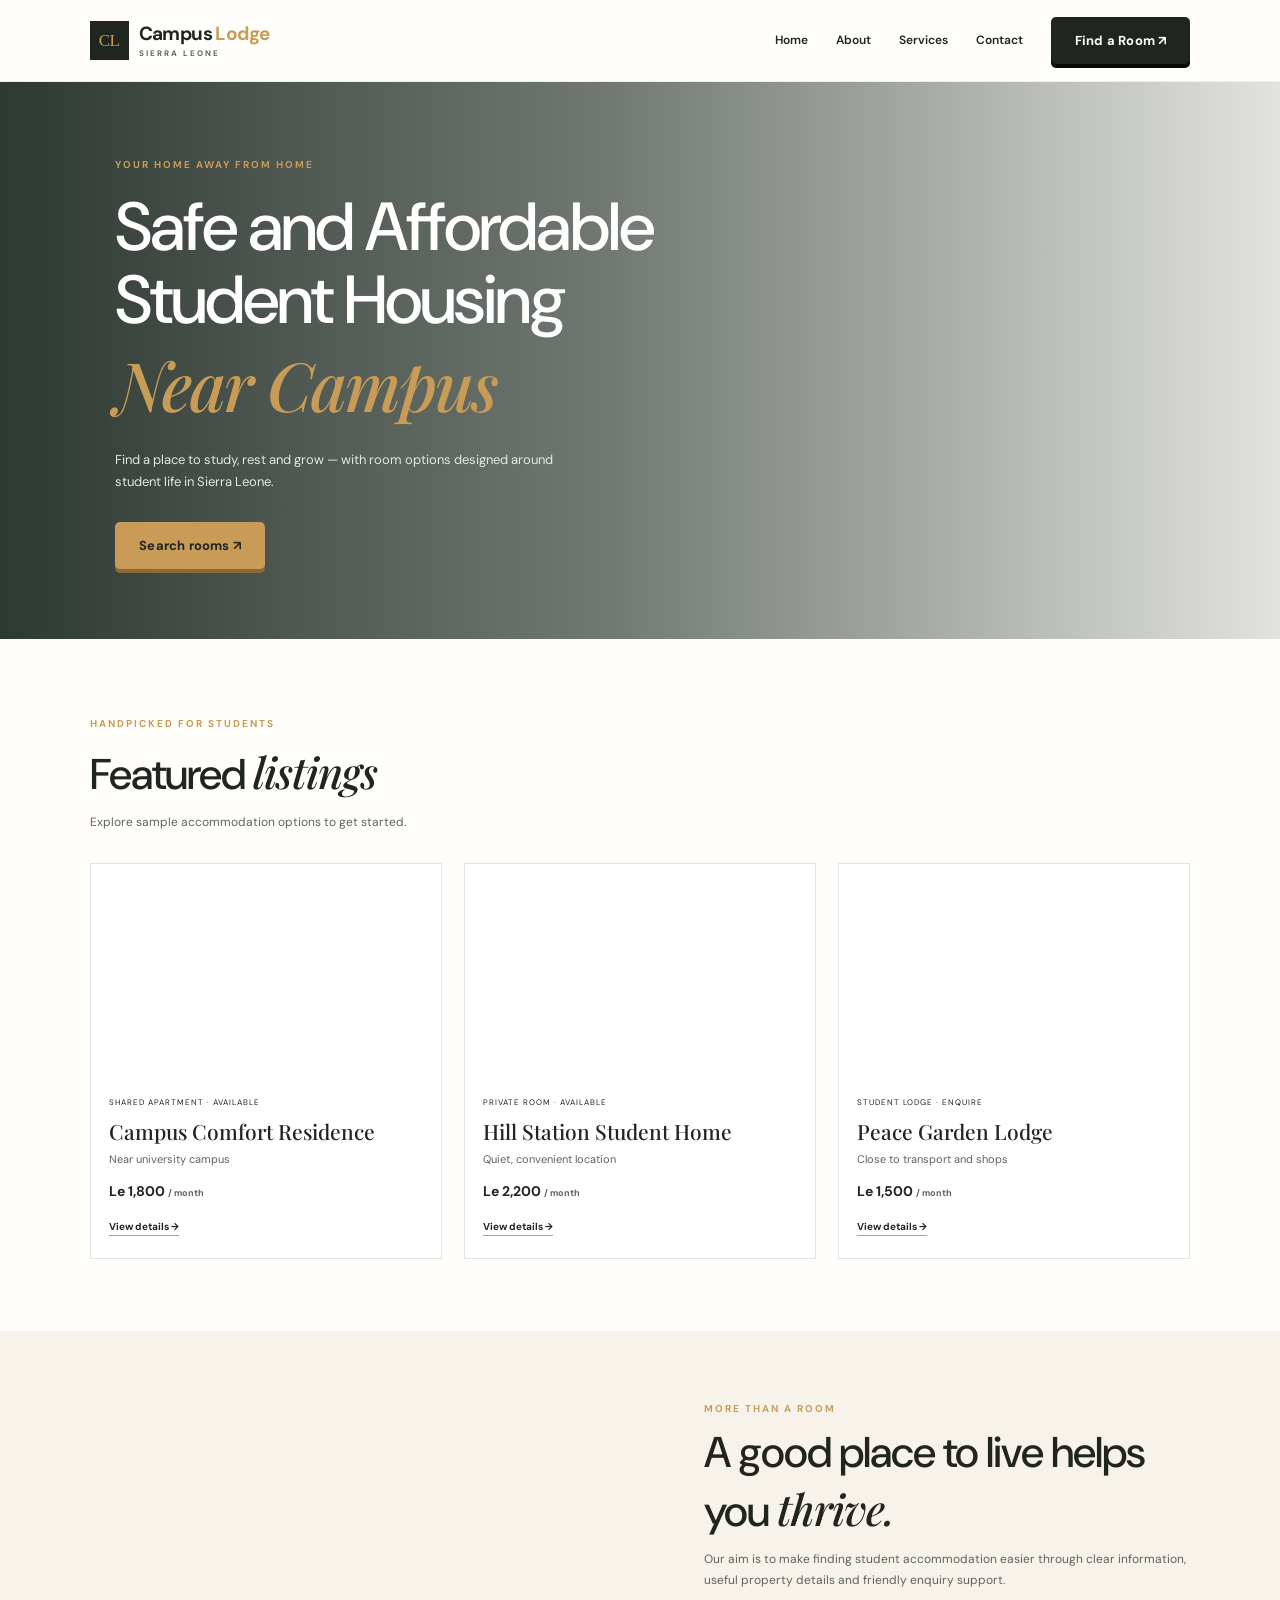
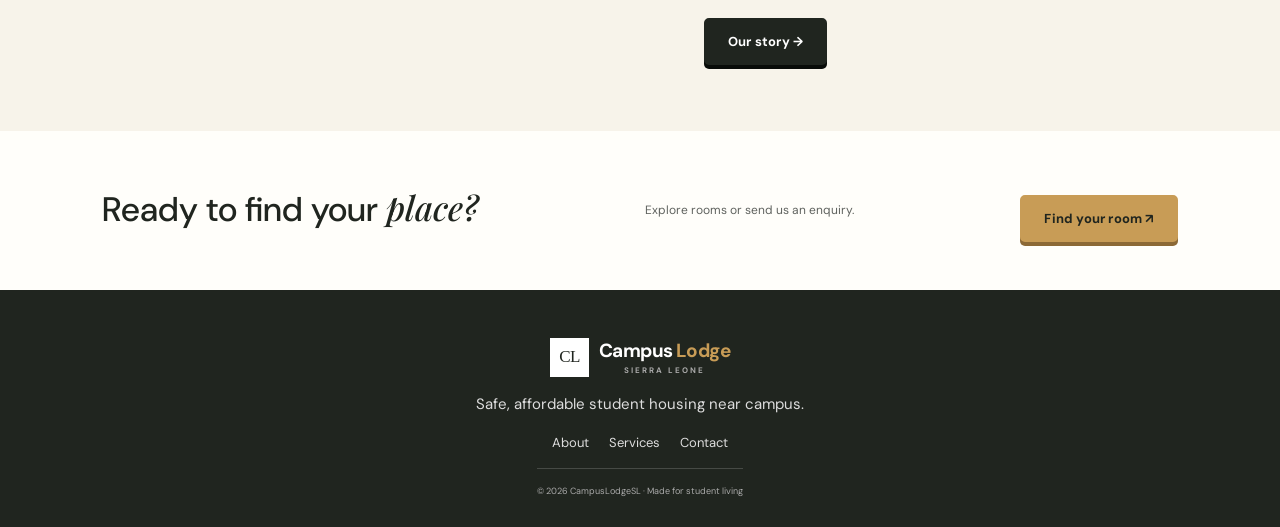
==== commit 169d3bc6: "Add files via upload" ====
--- a/index.html
+++ b/index.html
@@ -1,7 +1,224 @@
-<!doctype html><html lang="en"><head><meta charset="utf-8"><meta name="viewport" content="width=device-width,initial-scale=1"><title>Home | Campus Lodge SL</title><link rel="stylesheet" href="style.css"></head><body><header><a class="brand" href="index.html"><span class="logo">CL</span><span>Campus<span class="gold">Lodge</span><small>SIERRA LEONE</small></span></a><button class="menubtn" aria-label="Toggle navigation">☰</button><nav><a href="index.html">Home</a><a href="about.html">About</a><a href="accommodation.html">Services</a><a href="contact.html">Contact</a><a class="navbtn" href="booking.html">Find a Room ↗</a></nav></header><main><section class="hero"><div class="heroText"><small>YOUR HOME AWAY FROM HOME</small><h1>Safe and Affordable Student Housing <i>Near Campus</i></h1><p>Find a place to study, rest and grow — with room options designed around student life in Sierra Leone.</p><a class="btn" href="accommodation.html">Search rooms ↗</a></div></section>
-<section class="section"><div class="heading"><small>HANDPICKED FOR STUDENTS</small><h2>Featured <i>listings</i></h2><p>Explore sample accommodation options to get started.</p></div><div class="cards">
-<article><div class="photo p1"></div><small>SHARED APARTMENT · AVAILABLE</small><h3>Campus Comfort Residence</h3><p>Near university campus</p><b>Le 1,800 <small>/ month</small></b><a class="details" href="property-details.html">View details →</a></article>
-<article><div class="photo p2"></div><small>PRIVATE ROOM · AVAILABLE</small><h3>Hill Station Student Home</h3><p>Quiet, convenient location</p><b>Le 2,200 <small>/ month</small></b><a class="details" href="property-details.html">View details →</a></article>
-<article><div class="photo p3"></div><small>STUDENT LODGE · ENQUIRE</small><h3>Peace Garden Lodge</h3><p>Close to transport and shops</p><b>Le 1,500 <small>/ month</small></b><a class="details" href="property-details.html">View details →</a></article></div></section>
-<section class="split"><div class="splitphoto"></div><div class="splittext"><small>MORE THAN A ROOM</small><h2>A good place to live helps you <i>thrive.</i></h2><p>Our aim is to make finding student accommodation easier through clear information, useful property details and friendly enquiry support.</p><a class="btn dark" href="about.html">Our story →</a></div></section>
-<section class="cta"><h2>Ready to find your <i>place?</i></h2><p>Explore rooms or send us an enquiry.</p><a class="btn" href="booking.html">Find your room ↗</a></section></main><footer><a class="brand footbrand" href="index.html"><span class="logo">CL</span><span>Campus<span class="gold">Lodge</span><small>SIERRA LEONE</small></span></a><p>Safe, affordable student housing near campus.</p><div><a href="about.html">About</a><a href="accommodation.html">Services</a><a href="contact.html">Contact</a></div><small>© 2026 CampusLodgeSL · Made for student living</small></footer><script src="main.js"></script></body></html>+<!DOCTYPE html>
+<html lang="en">
+ <head>
+  <meta charset="utf-8"/>
+  <meta content="width=device-width,initial-scale=1" name="viewport"/>
+  <title>
+   Home | Campus Lodge SL
+  </title>
+  <link href="style.css" rel="stylesheet"/>
+ </head>
+ <body>
+  <header>
+   <a class="brand" href="index.html">
+    <span class="logo">
+     CL
+    </span>
+    <span>
+     Campus
+     <span class="gold">
+      Lodge
+     </span>
+     <small>
+      SIERRA LEONE
+     </small>
+    </span>
+   </a>
+   <button aria-label="Toggle navigation" class="menubtn">
+    ☰
+   </button>
+   <nav>
+    <a href="index.html">
+     Home
+    </a>
+    <a href="about.html">
+     About
+    </a>
+    <a href="accommodation.html">
+     Services
+    </a>
+    <a href="contact.html">
+     Contact
+    </a>
+    <a class="navbtn" href="booking.html">
+     Find a Room &nearrow;
+    </a>
+   </nav>
+  </header>
+  <main>
+   <section class="hero">
+    <div class="heroText">
+     <small>
+      YOUR HOME AWAY FROM HOME
+     </small>
+     <h1>
+      Safe and Affordable Student Housing
+      <i>
+       Near Campus
+      </i>
+     </h1>
+     <p>
+      Find a place to study, rest and grow &mdash; with room options designed around student life in Sierra Leone.
+     </p>
+     <a class="btn" href="accommodation.html">
+      Search rooms &nearrow;
+     </a>
+    </div>
+   </section>
+   <section class="section">
+    <div class="heading">
+     <small>
+      HANDPICKED FOR STUDENTS
+     </small>
+     <h2>
+      Featured
+      <i>
+       listings
+      </i>
+     </h2>
+     <p>
+      Explore sample accommodation options to get started.
+     </p>
+    </div>
+    <div class="cards">
+     <article>
+      <div class="photo p1">
+      </div>
+      <small>
+       SHARED APARTMENT &middot; AVAILABLE
+      </small>
+      <h3>
+       Campus Comfort Residence
+      </h3>
+      <p>
+       Near university campus
+      </p>
+      <b>
+       Le 1,800
+       <small>
+        / month
+       </small>
+      </b>
+      <a class="details" href="property-details.html">
+       View details &rarr;
+      </a>
+     </article>
+     <article>
+      <div class="photo p2">
+      </div>
+      <small>
+       PRIVATE ROOM &middot; AVAILABLE
+      </small>
+      <h3>
+       Hill Station Student Home
+      </h3>
+      <p>
+       Quiet, convenient location
+      </p>
+      <b>
+       Le 2,200
+       <small>
+        / month
+       </small>
+      </b>
+      <a class="details" href="property-details.html">
+       View details &rarr;
+      </a>
+     </article>
+     <article>
+      <div class="photo p3">
+      </div>
+      <small>
+       STUDENT LODGE &middot; ENQUIRE
+      </small>
+      <h3>
+       Peace Garden Lodge
+      </h3>
+      <p>
+       Close to transport and shops
+      </p>
+      <b>
+       Le 1,500
+       <small>
+        / month
+       </small>
+      </b>
+      <a class="details" href="property-details.html">
+       View details &rarr;
+      </a>
+     </article>
+    </div>
+   </section>
+   <section class="split">
+    <div class="splitphoto">
+    </div>
+    <div class="splittext">
+     <small>
+      MORE THAN A ROOM
+     </small>
+     <h2>
+      A good place to live helps you
+      <i>
+       thrive.
+      </i>
+     </h2>
+     <p>
+      Our aim is to make finding student accommodation easier through clear information, useful property details and friendly enquiry support.
+     </p>
+     <a class="btn dark" href="about.html">
+      Our story &rarr;
+     </a>
+    </div>
+   </section>
+   <section class="cta">
+    <h2>
+     Ready to find your
+     <i>
+      place?
+     </i>
+    </h2>
+    <p>
+     Explore rooms or send us an enquiry.
+    </p>
+    <a class="btn" href="booking.html">
+     Find your room &nearrow;
+    </a>
+   </section>
+  </main>
+  <footer>
+   <a class="brand footbrand" href="index.html">
+    <span class="logo">
+     CL
+    </span>
+    <span>
+     Campus
+     <span class="gold">
+      Lodge
+     </span>
+     <small>
+      SIERRA LEONE
+     </small>
+    </span>
+   </a>
+   <p>
+    Safe, affordable student housing near campus.
+   </p>
+   <div>
+    <a href="about.html">
+     About
+    </a>
+    <a href="accommodation.html">
+     Services
+    </a>
+    <a href="contact.html">
+     Contact
+    </a>
+   </div>
+   <small>
+    &copy; 2026 CampusLodgeSL &middot; Made for student living
+   </small>
+  </footer>
+  <script src="main.js">
+  </script>
+ </body>
+</html>
--- a/style.css
+++ b/style.css
@@ -1,3 +1,619 @@
 @import url('https://fonts.googleapis.com/css2?family=DM+Sans:wght@400;500;600;700&family=Playfair+Display:ital,wght@0,500;0,600;1,500&display=swap');
-:root{--ink:#20251f;--cream:#f6f3eb;--gold:#c89c56;--green:#5a6c51;--muted:#72766e;--line:#e5e0d5}*{box-sizing:border-box}body{margin:0;color:var(--ink);font:14px 'DM Sans',Arial,sans-serif;line-height:1.7;background:#fffefa}a{color:inherit;text-decoration:none}header{height:82px;padding:0 7%;display:flex;align-items:center;justify-content:space-between;background:#fffefa;border-bottom:1px solid #eee;position:relative;z-index:5}.brand{display:flex;align-items:center;gap:10px;font-size:19px;font-weight:700;letter-spacing:-.6px;line-height:1}.brand small{display:block;font-size:8px;letter-spacing:2px;color:var(--muted);margin-top:6px}.logo{width:39px;height:39px;display:grid;place-items:center;background:var(--ink);color:var(--gold);font:17px Georgia}.gold{color:var(--gold)}nav{display:flex;gap:28px;align-items:center;font-size:12px;font-weight:600}nav a:hover{color:var(--green)}.navbtn{background:var(--ink);color:white;padding:12px 16px}.menubtn{display:none;background:none;border:0;font-size:25px}.hero{min-height:540px;background:linear-gradient(90deg,#19251ee8,#19251e9c 48%,#19251e20),url('https://images.unsplash.com/photo-1600210492486-724fe5c67fb0?auto=format&fit=crop&w=1900&q=85') center/cover;display:flex;align-items:center;padding:70px 9%;color:white}.heroText{max-width:580px}.hero small,.pagehero small,.heading small,.splittext>small,.formsection>div>small{font-size:10px;letter-spacing:2px;font-weight:700;color:var(--gold)}h1{font-size:clamp(42px,6vw,68px);line-height:1.08;letter-spacing:-2px;font-weight:500;margin:15px 0 20px}h1 i,h2 i{font:italic 500 1em 'Playfair Display',Georgia,serif;color:var(--gold)}.hero p,.pagehero p{max-width:450px;color:#e6e7e1;font-size:13px}.btn{display:inline-block;background:var(--gold);padding:14px 20px;margin-top:16px;font-size:11px;font-weight:700;border:0;cursor:pointer}.btn.dark{background:var(--ink);color:white}.section{padding:72px 7%}.heading{margin-bottom:30px}.heading h2,.splittext h2,.formsection h2{font-size:clamp(30px,4vw,43px);font-weight:500;line-height:1.2;letter-spacing:-1px;margin:7px 0}.heading h2 i,.splittext h2 i,.formsection h2 i{color:var(--green)}.heading p,.splittext p,.formsection p{font-size:12px;color:var(--muted)}.cards{display:grid;grid-template-columns:repeat(3,1fr);gap:22px}.cards article{border:1px solid var(--line);padding:0 0 20px;background:white}.photo{height:215px;background-position:center;background-size:cover}.p1{background-image:url('https://images.unsplash.com/photo-1600607687939-ce8a6c25118c?auto=format&fit=crop&w=900&q=85')}.p2{background-image:url('https://images.unsplash.com/photo-1600210492486-724fe5c67fb0?auto=format&fit=crop&w=900&q=85')}.p3{background-image:url('https://images.unsplash.com/photo-1600566753086-00f18fb6b3ea?auto=format&fit=crop&w=900&q=85')}.p4{background-image:url('https://images.unsplash.com/photo-1600607687920-4e2a09cf159d?auto=format&fit=crop&w=900&q=85')}.cards article>small,.cards article h3,.cards article>p,.cards article>b,.details{margin-left:18px;margin-right:18px}.cards article>small{display:block;font-size:8px;letter-spacing:1px;color:var(--green);margin-top:17px}.cards h3{font:500 21px 'Playfair Display',Georgia;margin-top:8px;margin-bottom:5px}.cards article>p{font-size:11px;color:var(--muted);margin-top:0}.cards article>b{display:block;font-size:14px}.cards article b small{font-size:9px;color:var(--muted)}.details{display:inline-block;font-size:10px;font-weight:700;margin-top:14px;border-bottom:1px solid var(--gold)}.split{display:grid;grid-template-columns:1fr 1fr;background:var(--cream)}.splitphoto{min-height:400px;background:url('https://images.unsplash.com/photo-1600607687920-4e2a09cf159d?auto=format&fit=crop&w=1100&q=85') center/cover}.splittext{padding:65px 10%;align-self:center}.splittext h3{font:500 23px Georgia}.cta{padding:48px 8%;display:flex;align-items:center;justify-content:space-between;gap:20px;flex-wrap:wrap;background:#fffefa}.cta h2{font-size:34px;font-weight:500;margin:0}.cta h2 i{color:var(--green)}.cta p{font-size:12px;color:var(--muted)}footer{background:var(--ink);color:white;padding:38px 7% 22px;display:grid;grid-template-columns:1fr 1fr;gap:15px 20px}footer p{justify-self:end;color:#c2c4bb;font-size:11px}footer>div{display:flex;gap:20px;font-size:10px;color:#ddd}footer>small{grid-column:1/-1;border-top:1px solid #ffffff2b;padding-top:15px;color:#aaa;font-size:9px}.footbrand .logo{background:#fff;color:var(--ink)}.footbrand small{color:#aaa}.pagehero{padding:75px 8%;color:white;background:linear-gradient(90deg,#202a22ee,#202a229c),url('https://images.unsplash.com/photo-1600607687939-ce8a6c25118c?auto=format&fit=crop&w=1800&q=85') center/cover}.pagehero h1{max-width:700px}.filters{display:flex;gap:22px;justify-content:flex-end;padding:20px;background:var(--cream)}.filters label{font-size:10px;font-weight:700;display:grid;gap:6px}.filters select{padding:10px;border:1px solid var(--line);background:white}.propertytitle{display:flex;justify-content:space-between;gap:20px;align-items:center;margin:25px 0}.propertytitle h1{font-size:42px}.propertytitle h1 i{color:var(--green)}.pricebox{background:var(--cream);padding:20px;min-width:180px}.pricebox small{font-size:9px;letter-spacing:1px}.pricebox h2{margin:0;font-size:25px}.gallery{display:grid;grid-template-columns:2fr 1fr 1fr;gap:12px}.gallery .photo{height:280px}.detailcopy{padding:40px 0;max-width:800px}.notice{background:#f5eee1;padding:17px;border-left:3px solid var(--gold);font-size:11px;margin:25px 0}.formsection{display:grid;grid-template-columns:.8fr 1.2fr;gap:8%;align-items:start}.form{padding:28px;border:1px solid var(--line);background:white;box-shadow:0 12px 30px #00000008}.form label{display:block;font-size:10px;font-weight:700;margin-bottom:15px}.form input,.form select,.form textarea{display:block;width:100%;margin-top:6px;padding:12px;border:1px solid #deded5;background:#fffefa;font:11px 'DM Sans',Arial}.form .two{display:grid;grid-template-columns:1fr 1fr;gap:14px}.form small{display:block;color:var(--muted);font-size:9px;margin-top:12px}.msg{color:var(--green);font-weight:700}.values article{padding:25px}.values article h3{margin:0 18px;font-size:18px}.values article p{margin-top:12px}.values article{padding-top:25px}.values article h3{margin-left:18px}
-@media(max-width:720px){header{height:70px;padding:0 5%}.menubtn{display:block}nav{display:none;position:absolute;left:0;right:0;top:69px;background:#fffefa;padding:20px 6%;flex-direction:column;align-items:stretch;gap:15px;box-shadow:0 12px 20px #0001}nav.open{display:flex}.navbtn{text-align:center}.hero{min-height:510px;padding:55px 7%;background-position:62%}.hero h1{font-size:45px}.section{padding:48px 6%}.cards{grid-template-columns:1fr}.photo{height:230px}.split{grid-template-columns:1fr}.splitphoto{min-height:250px}.splittext{padding:42px 7%}.cta{padding:38px 6%}.cta h2{font-size:28px}footer{grid-template-columns:1fr;padding:32px 6%}footer p{justify-self:start;margin:0}footer>small{grid-column:1}.pagehero{padding:55px 7%}.pagehero h1{font-size:43px}.filters{flex-direction:column}.filters select{width:100%}.propertytitle{align-items:flex-start;flex-direction:column}.propertytitle h1{font-size:34px}.pricebox{width:100%}.gallery{grid-template-columns:1fr 1fr}.gallery .photo{height:160px}.gallery .photo:first-child{grid-column:1/-1}.formsection{grid-template-columns:1fr;gap:25px}.form{padding:20px}.form .two{grid-template-columns:1fr;gap:0}}
+
+:root {
+    --ink: #20251F;
+    --cream: #F7F3EA;
+    --gold: #C89C56;
+    --green: #20251F;
+    --muted: #5F625E;
+    --line: #DCE7E5
+}
+* {
+    box-sizing:border-box
+}
+body {
+    margin:0;
+    color:var(--ink);
+    font:14px 'DM Sans',Arial,sans-serif;
+    line-height:1.7;
+    background:#fffefa
+}
+a {
+    color:inherit;
+    text-decoration:none
+}
+header {
+    height:82px;
+    padding:0 7%;
+    display:flex;
+    align-items:center;
+    justify-content:space-between;
+    background:#fffefa;
+    border-bottom:1px solid #eee;
+    position:relative;
+    z-index:5
+}
+.brand {
+    display:flex;
+    align-items:center;
+    gap:10px;
+    font-size:19px;
+    font-weight:700;
+    letter-spacing:-.6px;
+    line-height:1
+}
+.brand small {
+    display:block;
+    font-size:8px;
+    letter-spacing:2px;
+    color:var(--muted);
+    margin-top:6px
+}
+.logo {
+    width:39px;
+    height:39px;
+    display:grid;
+    place-items:center;
+    background:var(--ink);
+    color:var(--gold);
+    font:17px Georgia
+}
+.gold {
+    color:var(--gold)
+}
+nav {
+    display:flex;
+    gap:28px;
+    align-items:center;
+    font-size:12px;
+    font-weight:600
+}
+nav a:hover {
+    color:var(--green)
+}
+.navbtn {
+    background:var(--ink);
+    color:white;
+    padding:12px 16px
+}
+.menubtn {
+    display:none;
+    background:none;
+    border:0;
+    font-size:25px
+}
+.hero {
+    min-height:540px;
+    background:linear-gradient(90deg,#19251ee8,#19251e9c 48%,#19251e20),url('images/building.jpeg') center/cover;
+    display:flex;
+    align-items:center;
+    padding:70px 9%;
+    color:white
+}
+.heroText {
+    max-width:580px
+}
+.hero small,.pagehero small,.heading small,.splittext>small,.formsection>div>small {
+    font-size:10px;
+    letter-spacing:2px;
+    font-weight:700;
+    color:var(--gold)
+}
+h1 {
+    font-size:clamp(42px,6vw,68px);
+    line-height:1.08;
+    letter-spacing:-2px;
+    font-weight:500;
+    margin:15px 0 20px
+}
+h1 i,h2 i {
+    font:italic 500 1em 'Playfair Display',Georgia,serif;
+    color:var(--gold)
+}
+.hero p,.pagehero p {
+    max-width:450px;
+    color:#e6e7e1;
+    font-size:13px
+}
+.btn {
+    display:inline-block;
+    background:var(--gold);
+    padding:14px 20px;
+    margin-top:16px;
+    font-size:11px;
+    font-weight:700;
+    border:0;
+    cursor:pointer
+}
+.btn.dark {
+    background:var(--ink);
+    color:white
+}
+.section {
+    padding:72px 7%
+}
+.heading {
+    margin-bottom:30px
+}
+.heading h2,.splittext h2,.formsection h2 {
+    font-size:clamp(30px,4vw,43px);
+    font-weight:500;
+    line-height:1.2;
+    letter-spacing:-1px;
+    margin:7px 0
+}
+.heading h2 i,.splittext h2 i,.formsection h2 i {
+    color:var(--green)
+}
+.heading p,.splittext p,.formsection p {
+    font-size:12px;
+    color:var(--muted)
+}
+.cards {
+    display:grid;
+    grid-template-columns:repeat(3,1fr);
+    gap:22px
+}
+.cards article {
+    border:1px solid var(--line);
+    padding:0 0 20px;
+    background:white
+}
+.photo {
+    height:215px;
+    background-position:center;
+    background-size:cover
+}
+.p1 {
+    background-image:url('images/room-shared.jpeg')
+}
+.p2 {
+    background-image:url('images/room-single.jpeg')
+}
+.p3 {
+    background-image:url('images/room-premium.jpeg')
+}
+.p4 {
+    background-image:url('images/kitchen.jpeg')
+}
+.cards article>small,.cards article h3,.cards article>p,.cards article>b,.details {
+    margin-left:18px;
+    margin-right:18px
+}
+.cards article>small {
+    display:block;
+    font-size:8px;
+    letter-spacing:1px;
+    color:var(--green);
+    margin-top:17px
+}
+.cards h3 {
+    font:500 21px 'Playfair Display',Georgia;
+    margin-top:8px;
+    margin-bottom:5px
+}
+.cards article>p {
+    font-size:11px;
+    color:var(--muted);
+    margin-top:0
+}
+.cards article>b {
+    display:block;
+    font-size:14px
+}
+.cards article b small {
+    font-size:9px;
+    color:var(--muted)
+}
+.details {
+    display:inline-block;
+    font-size:10px;
+    font-weight:700;
+    margin-top:14px;
+    border-bottom:1px solid var(--gold)
+}
+.split {
+    display:grid;
+    grid-template-columns:1fr 1fr;
+    background:var(--cream)
+}
+.splitphoto {
+    min-height:400px;
+    background:url('images/entrance.jpeg') center/cover
+}
+.splittext {
+    padding:65px 10%;
+    align-self:center
+}
+.splittext h3 {
+    font:500 23px Georgia
+}
+.cta {
+    padding:48px 8%;
+    display:flex;
+    align-items:center;
+    justify-content:space-between;
+    gap:20px;
+    flex-wrap:wrap;
+    background:#fffefa
+}
+.cta h2 {
+    font-size:34px;
+    font-weight:500;
+    margin:0
+}
+.cta h2 i {
+    color:var(--green)
+}
+.cta p {
+    font-size:12px;
+    color:var(--muted)
+}
+footer {
+    background:var(--ink);
+    color:white;
+    padding:48px 7% 28px;
+    display:flex;
+    flex-direction:column;
+    align-items:center;
+    justify-content:center;
+    text-align:center;
+    gap:14px
+}
+footer p {
+    margin:0;
+    color:#dddddd;
+    font-size:15px;
+    line-height:1.8
+}
+footer>div {
+    display:flex;
+    justify-content:center;
+    align-items:center;
+    flex-wrap:wrap;
+    gap:20px;
+    font-size:13px;
+    color:#ddd
+}
+footer>small {
+    color:#c2c4bb;
+    font-size:12px
+}
+footer>small {
+    grid-column:1/-1;
+    border-top:1px solid #ffffff2b;
+    padding-top:15px;
+    color:#aaa;
+    font-size:9px
+}
+.footbrand .logo {
+    background:#fff;
+    color:var(--ink)
+}
+.footbrand small {
+    color:#aaa
+}
+.pagehero {
+    padding:75px 8%;
+    color:white;
+    background:linear-gradient(90deg,#202a22ee,#202a229c),url('images/common-room.jpeg') center/cover
+}
+.pagehero h1 {
+    max-width:700px
+}
+.filters {
+    display:flex;
+    gap:22px;
+    justify-content:flex-end;
+    padding:20px;
+    background:var(--cream)
+}
+.filters label {
+    font-size:10px;
+    font-weight:700;
+    display:grid;
+    gap:6px
+}
+.filters select {
+    padding:10px;
+    border:1px solid var(--line);
+    background:white
+}
+.propertytitle {
+    display:flex;
+    justify-content:space-between;
+    gap:20px;
+    align-items:center;
+    margin:25px 0
+}
+.propertytitle h1 {
+    font-size:42px
+}
+.propertytitle h1 i {
+    color:var(--green)
+}
+.pricebox {
+    background:var(--cream);
+    padding:20px;
+    min-width:180px
+}
+.pricebox small {
+    font-size:9px;
+    letter-spacing:1px
+}
+.pricebox h2 {
+    margin:0;
+    font-size:25px
+}
+.gallery {
+    display:grid;
+    grid-template-columns:2fr 1fr 1fr;
+    gap:12px
+}
+.gallery .photo {
+    height:280px
+}
+.detailcopy {
+    padding:40px 0;
+    max-width:800px
+}
+.notice {
+    background:#f5eee1;
+    padding:17px;
+    border-left:3px solid var(--gold);
+    font-size:11px;
+    margin:25px 0
+}
+.formsection {
+    display:grid;
+    grid-template-columns:.8fr 1.2fr;
+    gap:8%;
+    align-items:start
+}
+.form {
+    padding:28px;
+    border:1px solid var(--line);
+    background:white;
+    box-shadow:0 12px 30px #00000008
+}
+.form label {
+    display:block;
+    font-size:10px;
+    font-weight:700;
+    margin-bottom:15px
+}
+.form input,.form select,.form textarea {
+    display:block;
+    width:100%;
+    margin-top:6px;
+    padding:12px;
+    border:1px solid #deded5;
+    background:#fffefa;
+    font:11px 'DM Sans',Arial
+}
+.form .two {
+    display:grid;
+    grid-template-columns:1fr 1fr;
+    gap:14px
+}
+.form small {
+    display:block;
+    color:var(--muted);
+    font-size:9px;
+    margin-top:12px
+}
+.msg {
+    color:var(--green);
+    font-weight:700
+}
+.values article {
+    padding:25px
+}
+.values article h3 {
+    margin:0 18px;
+    font-size:18px
+}
+.values article p {
+    margin-top:12px
+}
+.values article {
+    padding-top:25px
+}
+.values article h3 {
+    margin-left:18px
+}
+
+
+
+/* Clear, easy-to-recognise buttons */
+.btn,
+.navbtn,
+button[type="submit"] {
+    display: inline-flex;
+    align-items: center;
+    justify-content: center;
+    gap: 8px;
+    min-height: 46px;
+    padding: 13px 22px;
+    border: 2px solid var(--gold);
+    border-radius: 5px;
+    background: var(--gold);
+    color: #20251f;
+    font: 700 13px 'DM Sans', Arial, sans-serif;
+    letter-spacing: 0.2px;
+    text-align: center;
+    text-decoration: none;
+    cursor: pointer;
+    box-shadow: 0 4px 0 #8c6936;
+    transition: transform 160ms ease, box-shadow 160ms ease, background 160ms ease;
+}
+
+.navbtn,
+.btn.dark {
+    background: #20251f;
+    border-color: #20251f;
+    color: #ffffff;
+    box-shadow: 0 4px 0 #080b08;
+}
+
+.btn:hover,
+button[type="submit"]:hover {
+    background: #e0b96f;
+    border-color: #b78a43;
+    color: #20251f;
+    transform: translateY(-2px);
+    box-shadow: 0 6px 0 #8c6936;
+}
+
+.navbtn:hover,
+.btn.dark:hover {
+    background: #3a4038;
+    border-color: #3a4038;
+    color: #ffffff;
+    transform: translateY(-2px);
+    box-shadow: 0 6px 0 #080b08;
+}
+
+.btn:active,
+.navbtn:active,
+button[type="submit"]:active {
+    transform: translateY(2px);
+    box-shadow: 0 2px 0 #8c6936;
+}
+
+.btn:focus-visible,
+.navbtn:focus-visible,
+button:focus-visible,
+.details:focus-visible {
+    outline: 3px solid var(--gold);
+    outline-offset: 4px;
+}
+
+.form button[type="submit"] {
+    width: 100%;
+    margin-top: 8px;
+}
+
+@media (prefers-reduced-motion: reduce) {
+    .btn,
+    .navbtn,
+    button[type="submit"] {
+        transition: none;
+    }
+}
+
+@media(max-width:720px) {
+    header {
+    height:70px;
+    padding:0 5%
+}
+.menubtn {
+    display:block
+}
+nav {
+    display:none;
+    position:absolute;
+    left:0;
+    right:0;
+    top:69px;
+    background:#fffefa;
+    padding:20px 6%;
+    flex-direction:column;
+    align-items:stretch;
+    gap:15px;
+    box-shadow:0 12px 20px #0001
+}
+nav.open {
+    display:flex
+}
+.navbtn {
+    text-align:center
+}
+.hero {
+    min-height:510px;
+    padding:55px 7%;
+    background-position:62%
+}
+.hero h1 {
+    font-size:45px
+}
+.section {
+    padding:48px 6%
+}
+.cards {
+    grid-template-columns:1fr
+}
+.photo {
+    height:230px
+}
+.split {
+    grid-template-columns:1fr
+}
+.splitphoto {
+    min-height:250px
+}
+.splittext {
+    padding:42px 7%
+}
+.cta {
+    padding:38px 6%
+}
+.cta h2 {
+    font-size:28px
+}
+footer {
+    padding:38px 6% 24px;
+}
+.pagehero {
+    padding:55px 7%
+}
+.pagehero h1 {
+    font-size:43px
+}
+.filters {
+    flex-direction:column
+}
+.filters select {
+    width:100%
+}
+.propertytitle {
+    align-items:flex-start;
+    flex-direction:column
+}
+.propertytitle h1 {
+    font-size:34px
+}
+.pricebox {
+    width:100%
+}
+.gallery {
+    grid-template-columns:1fr 1fr
+}
+.gallery .photo {
+    height:160px
+}
+.gallery .photo:first-child {
+    grid-column:1/-1
+}
+.formsection {
+    grid-template-columns:1fr;
+    gap:25px
+}
+.form {
+    padding:20px
+}
+.form .two {
+    grid-template-columns:1fr;
+    gap:0
+}
+
+}
+
+/* Consistent button styling */
+.navbtn,
+.button,
+.btn,
+button,
+form input[type="submit"] {
+    border-radius: 5px;
+}
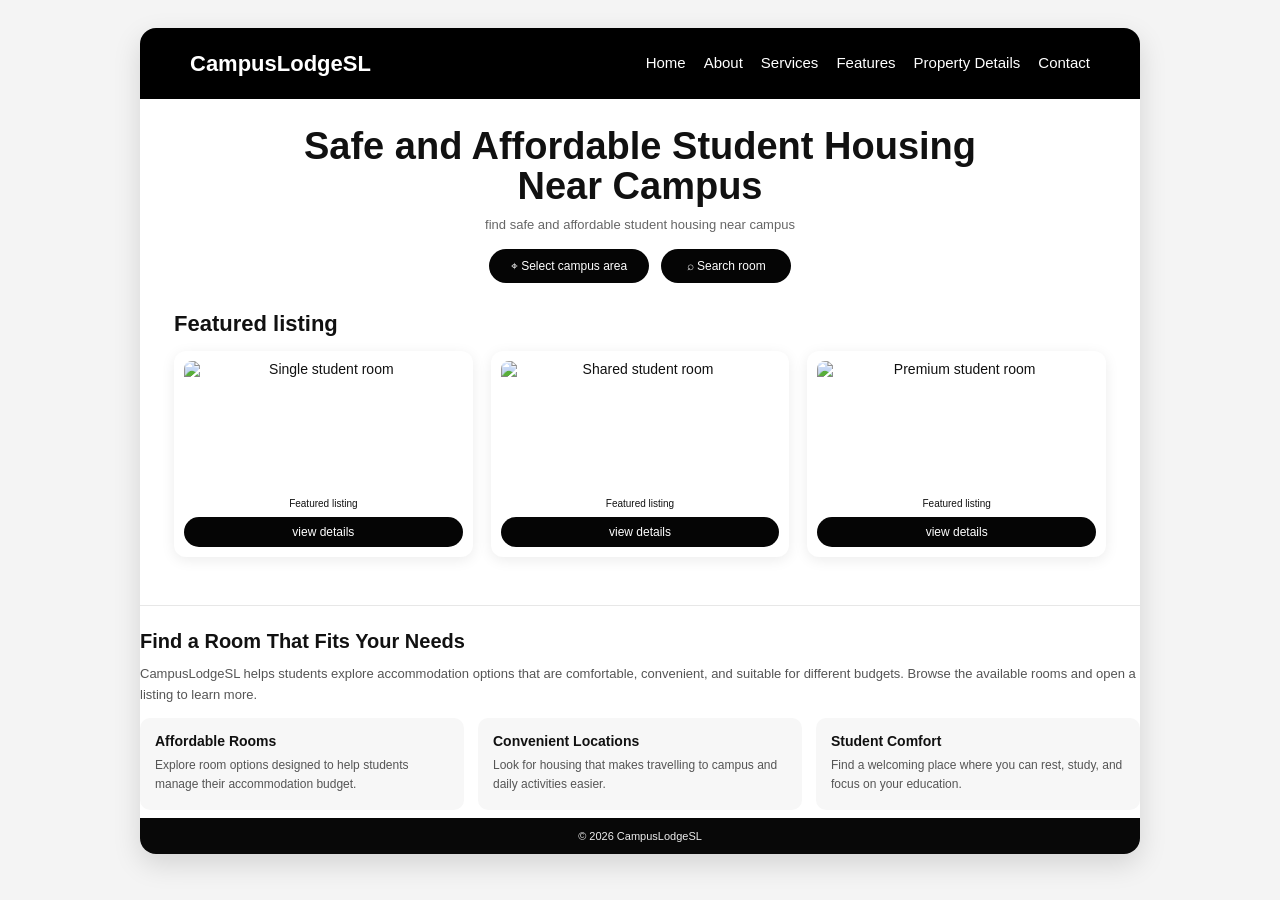
==== commit b7692e63: "Add files via upload" ====
--- a/index.html
+++ b/index.html
@@ -2,223 +2,122 @@
 <html lang="en">
  <head>
   <meta charset="utf-8"/>
-  <meta content="width=device-width,initial-scale=1" name="viewport"/>
+  <meta content="width=device-width, initial-scale=1.0" name="viewport"/>
   <title>
-   Home | Campus Lodge SL
+   Home | CampusLodgeSL
   </title>
   <link href="style.css" rel="stylesheet"/>
  </head>
  <body>
-  <header>
-   <a class="brand" href="index.html">
-    <span class="logo">
-     CL
-    </span>
-    <span>
-     Campus
-     <span class="gold">
-      Lodge
-     </span>
-     <small>
-      SIERRA LEONE
-     </small>
-    </span>
-   </a>
-   <button aria-label="Toggle navigation" class="menubtn">
-    ☰
-   </button>
-   <nav>
-    <a href="index.html">
-     Home
-    </a>
-    <a href="about.html">
-     About
-    </a>
-    <a href="accommodation.html">
-     Services
-    </a>
-    <a href="contact.html">
-     Contact
-    </a>
-    <a class="navbtn" href="booking.html">
-     Find a Room &nearrow;
-    </a>
-   </nav>
-  </header>
-  <main>
-   <section class="hero">
-    <div class="heroText">
-     <small>
-      YOUR HOME AWAY FROM HOME
-     </small>
+  <div class="site-shell">
+   <header class="navbar">
+    <a href="index.html" class="logo">CampusLodgeSL</a>
+    <nav class="main-navigation" aria-label="Main navigation">
+        <a href="index.html">Home</a>
+        <a href="about.html">About</a>
+        <a href="services.html">Services</a>
+        <a href="features.html">Features</a>
+        <a href="property-details.html">Property Details</a>
+        <a href="contact.html">Contact</a>
+    </nav>
+</header>
+   <main class="content">
+    <section class="home-hero">
      <h1>
       Safe and Affordable Student Housing
-      <i>
-       Near Campus
-      </i>
+      <br/>
+      Near Campus
      </h1>
      <p>
-      Find a place to study, rest and grow &mdash; with room options designed around student life in Sierra Leone.
+      find safe and affordable student housing near campus
      </p>
-     <a class="btn" href="accommodation.html">
-      Search rooms &nearrow;
-     </a>
-    </div>
-   </section>
-   <section class="section">
-    <div class="heading">
-     <small>
-      HANDPICKED FOR STUDENTS
-     </small>
-     <h2>
-      Featured
-      <i>
-       listings
-      </i>
+     <div class="pill-buttons">
+      <a class="btn" href="services.html">
+       &target; Select campus area
+      </a>
+      <a class="btn" href="services.html">
+       &telrec; Search room
+      </a>
+     </div>
+    </section>
+    <section>
+     <h2 class="section-title">
+      Featured listing
      </h2>
-     <p>
-      Explore sample accommodation options to get started.
-     </p>
-    </div>
-    <div class="cards">
-     <article>
-      <div class="photo p1">
-      </div>
-      <small>
-       SHARED APARTMENT &middot; AVAILABLE
-      </small>
+     <div class="room-grid">
+      <article class="room-card">
+       <div class="photo">
+        <img alt="Single student room" src="images/room-single.jpeg"/>
+       </div>
+       <small>
+        Featured listing
+       </small>
+       <a class="btn" href="property-details.html">
+        view details
+       </a>
+      </article>
+      <article class="room-card">
+       <div class="photo">
+        <img alt="Shared student room" src="images/room-shared.jpeg"/>
+       </div>
+       <small>
+        Featured listing
+       </small>
+       <a class="btn" href="property-details.html">
+        view details
+       </a>
+      </article>
+      <article class="room-card">
+       <div class="photo">
+        <img alt="Premium student room" src="images/room-premium.jpeg"/>
+       </div>
+       <small>
+        Featured listing
+       </small>
+       <a class="btn" href="property-details.html">
+        view details
+       </a>
+      </article>
+     </div>
+    </section>
+   </main>
+   <section class="content lower-section">
+    <h2>
+     Find a Room That Fits Your Needs
+    </h2>
+    <p>
+     CampusLodgeSL helps students explore accommodation options that are comfortable, convenient, and suitable for different budgets. Browse the available rooms and open a listing to learn more.
+    </p>
+    <div class="lower-grid">
+     <article class="lower-card">
       <h3>
-       Campus Comfort Residence
+       Affordable Rooms
       </h3>
       <p>
-       Near university campus
+       Explore room options designed to help students manage their accommodation budget.
       </p>
-      <b>
-       Le 1,800
-       <small>
-        / month
-       </small>
-      </b>
-      <a class="details" href="property-details.html">
-       View details &rarr;
-      </a>
      </article>
-     <article>
-      <div class="photo p2">
-      </div>
-      <small>
-       PRIVATE ROOM &middot; AVAILABLE
-      </small>
+     <article class="lower-card">
       <h3>
-       Hill Station Student Home
+       Convenient Locations
       </h3>
       <p>
-       Quiet, convenient location
+       Look for housing that makes travelling to campus and daily activities easier.
       </p>
-      <b>
-       Le 2,200
-       <small>
-        / month
-       </small>
-      </b>
-      <a class="details" href="property-details.html">
-       View details &rarr;
-      </a>
      </article>
-     <article>
-      <div class="photo p3">
-      </div>
-      <small>
-       STUDENT LODGE &middot; ENQUIRE
-      </small>
+     <article class="lower-card">
       <h3>
-       Peace Garden Lodge
+       Student Comfort
       </h3>
       <p>
-       Close to transport and shops
+       Find a welcoming place where you can rest, study, and focus on your education.
       </p>
-      <b>
-       Le 1,500
-       <small>
-        / month
-       </small>
-      </b>
-      <a class="details" href="property-details.html">
-       View details &rarr;
-      </a>
      </article>
     </div>
    </section>
-   <section class="split">
-    <div class="splitphoto">
-    </div>
-    <div class="splittext">
-     <small>
-      MORE THAN A ROOM
-     </small>
-     <h2>
-      A good place to live helps you
-      <i>
-       thrive.
-      </i>
-     </h2>
-     <p>
-      Our aim is to make finding student accommodation easier through clear information, useful property details and friendly enquiry support.
-     </p>
-     <a class="btn dark" href="about.html">
-      Our story &rarr;
-     </a>
-    </div>
-   </section>
-   <section class="cta">
-    <h2>
-     Ready to find your
-     <i>
-      place?
-     </i>
-    </h2>
-    <p>
-     Explore rooms or send us an enquiry.
-    </p>
-    <a class="btn" href="booking.html">
-     Find your room &nearrow;
-    </a>
-   </section>
-  </main>
-  <footer>
-   <a class="brand footbrand" href="index.html">
-    <span class="logo">
-     CL
-    </span>
-    <span>
-     Campus
-     <span class="gold">
-      Lodge
-     </span>
-     <small>
-      SIERRA LEONE
-     </small>
-    </span>
-   </a>
-   <p>
-    Safe, affordable student housing near campus.
-   </p>
-   <div>
-    <a href="about.html">
-     About
-    </a>
-    <a href="accommodation.html">
-     Services
-    </a>
-    <a href="contact.html">
-     Contact
-    </a>
-   </div>
-   <small>
-    &copy; 2026 CampusLodgeSL &middot; Made for student living
-   </small>
-  </footer>
-  <script src="main.js">
-  </script>
+   <footer class="footer">
+    &copy; 2026 CampusLodgeSL
+   </footer>
+  </div>
  </body>
 </html>
--- a/style.css
+++ b/style.css
@@ -1,619 +1,182 @@
-@import url('https://fonts.googleapis.com/css2?family=DM+Sans:wght@400;500;600;700&family=Playfair+Display:ital,wght@0,500;0,600;1,500&display=swap');
+*{box-sizing:border-box}html{font-family:Arial,Helvetica,sans-serif;color:#111}body{margin:0;background:#f4f4f4;font-size:14px}a{color:inherit;text-decoration:none}img{display:block;width:100%;height:100%;object-fit:cover}.site-shell{width:min(1000px,94%);margin:28px auto 0;background:#fff;border-radius:16px;overflow:hidden;box-shadow:0 10px 28px #0002}.topbar{height:64px;background:#080808;color:white;display:flex;align-items:center;justify-content:space-between;padding:0 28px;gap:20px}.brand{font-size:21px;font-weight:700;white-space:nowrap}.nav{display:flex;gap:9px;align-items:center}.nav a{border:1px solid #777;border-radius:18px;padding:7px 15px;font-size:12px;white-space:nowrap}.nav a.active,.nav a:hover{background:#fff;color:#111;border-color:#fff}.content{padding:28px 34px 24px}.footer{padding:12px;text-align:center;background:#080808;color:#eee;font-size:11px}.home-hero{text-align:center;padding:0 0 28px}.home-hero h1{font-size:clamp(25px,3vw,38px);line-height:1.05;margin:0 auto 10px;max-width:850px}.home-hero p{margin:0 auto 17px;color:#666;font-size:13px}.pill-buttons{display:flex;justify-content:center;gap:12px;flex-wrap:wrap}.btn{display:inline-block;background:#050505;color:white;border:0;border-radius:20px;padding:10px 22px;font-size:12px;min-width:130px;text-align:center;cursor:pointer}.btn:hover{background:#333}.section-title{font-size:22px;margin:0 0 14px}.room-grid{display:grid;grid-template-columns:repeat(3,minmax(0,1fr));gap:18px}.room-card{background:#fff;padding:10px;border-radius:12px;box-shadow:0 3px 14px #00000014;text-align:center}.room-card .photo{height:130px;border-radius:8px;overflow:hidden}.room-card small{display:block;font-size:10px;margin:7px 0 8px}.room-card .btn{width:100%;padding:8px 10px;min-width:0}.about-title{text-align:center;font-size:29px;margin:0 0 18px}.about-intro{display:grid;grid-template-columns:38% 1fr;gap:24px;align-items:center;padding-bottom:22px;border-bottom:1px solid #eee}.about-intro .photo{height:170px;border-radius:9px;overflow:hidden}.about-intro h3{font-size:14px;margin:0 0 6px}.about-intro p{font-size:12px;line-height:1.5;margin:0}.value-grid{display:grid;grid-template-columns:repeat(3,1fr);gap:20px;padding-top:20px;text-align:center}.value-card .photo{height:115px;border-radius:9px;overflow:hidden;margin:0 auto 8px;max-width:190px}.value-card h3{font-size:12px;margin:0 0 5px}.value-card p{font-size:10px;line-height:1.4;margin:0}.services-layout{display:grid;grid-template-columns:180px 1fr;min-height:380px}.filters{background:#f6f6f6;padding:26px 20px}.filters label{display:block;font-size:12px;font-weight:bold;margin:0 0 8px}.filters input,.filters select{width:100%;background:#111;color:#fff;border:0;border-radius:7px;padding:10px;font-size:11px;margin-bottom:24px}.listings{padding:22px 28px}.listings .section-title{font-size:21px}.listing-grid{display:grid;grid-template-columns:repeat(2,minmax(0,1fr));gap:14px}.listing-grid .room-card .photo{height:130px}.contact-title{text-align:center;font-size:28px;line-height:1.05;margin:0 0 25px}.contact-grid{display:grid;grid-template-columns:1fr 1fr;gap:45px;max-width:800px;margin:auto}.field{margin-bottom:12px}.field label{display:block;font-size:12px;font-weight:bold;margin-bottom:4px}.field input,.field textarea{width:100%;border:1px solid #cfcfcf;border-radius:12px;padding:9px 12px;font:inherit;font-size:12px;background:#fafafa}.field textarea{height:58px;resize:vertical}.contact-info h2{font-size:19px;margin:0 0 18px}.contact-line{display:flex;align-items:center;gap:12px;margin:14px 0;font-size:14px}.circle{width:48px;height:48px;border-radius:50%;background:#050505;color:#fff;display:grid;place-items:center;font-size:22px;flex-shrink:0}.property-top{display:flex;justify-content:space-between;align-items:center;margin:-8px 0 18px;font-size:12px;color:#777}.property-layout{display:grid;grid-template-columns:1.15fr .85fr;gap:30px}.property-photo{height:235px;border-radius:10px;overflow:hidden}.property-layout h1{font-size:23px;margin:0 0 12px}.price-box{background:#eee;border-radius:12px;padding:14px 17px;margin-bottom:12px}.price-box small{display:block;color:#666;font-size:11px}.price-box strong{font-size:18px;display:block;margin:4px 0 8px}.price-box ul{padding-left:17px;margin:5px 0 0;font-size:12px;line-height:1.5}.property-description{margin-top:18px}.property-description h3{font-size:16px;margin:0 0 6px}.property-description p{font-size:12px;line-height:1.5;margin:0}.property-actions{display:grid;gap:9px}.property-actions .btn{width:100%}.property-gallery{display:grid;grid-template-columns:repeat(3,1fr);gap:8px;margin-top:12px}.property-gallery img{height:75px;border-radius:7px}@media(max-width:650px){.site-shell{width:96%;margin:12px auto 0;border-radius:12px}.topbar{height:auto;min-height:62px;padding:14px 16px;align-items:flex-start;flex-direction:column}.nav{flex-wrap:wrap;gap:6px}.nav a{padding:6px 10px}.content{padding:22px 18px}.room-grid{grid-template-columns:1fr}.room-card .photo{height:190px}.about-title,.contact-title{font-size:24px}.about-intro,.contact-grid,.property-layout{grid-template-columns:1fr;gap:18px}.about-intro .photo{height:200px}.value-grid{grid-template-columns:1fr}.value-card .photo{height:160px}.services-layout{grid-template-columns:1fr}.filters{display:grid;grid-template-columns:1fr 1fr;gap:10px;padding:15px}.filters label{margin:0}.filters input,.filters select{margin:5px 0 0}.listings{padding:18px}.listing-grid{grid-template-columns:1fr}.listing-grid .room-card .photo{height:180px}.property-photo{height:230px}.property-gallery img{height:85px}}
+/* Extra lower-page content, matching the existing black-and-white design */
+.lower-section{padding:24px 0 8px;margin-top:24px;border-top:1px solid #e7e7e7}.lower-section h2{font-size:20px;margin:0 0 10px}.lower-section p{font-size:13px;line-height:1.65;color:#555;margin:0 0 12px}.lower-grid{display:grid;grid-template-columns:repeat(3,minmax(0,1fr));gap:14px}.lower-card{background:#f7f7f7;border-radius:10px;padding:15px}.lower-card h3{font-size:14px;margin:0 0 7px}.lower-card p{font-size:12px;margin:0}.lower-section .photo{height:130px;border-radius:9px;overflow:hidden;margin-bottom:10px}
+@media(max-width:650px){.lower-grid{grid-template-columns:1fr}.lower-section .photo{height:180px}}
 
-:root {
-    --ink: #20251F;
-    --cream: #F7F3EA;
-    --gold: #C89C56;
-    --green: #20251F;
-    --muted: #5F625E;
-    --line: #DCE7E5
+
+/* Features page - matching the existing black-and-white design */
+.features-page {
+    width: 90%;
+    max-width: 1200px;
+    margin: 40px auto;
 }
-* {
-    box-sizing:border-box
+
+.features-intro {
+    text-align: center;
+    margin: 10px 0 35px;
 }
-body {
-    margin:0;
-    color:var(--ink);
-    font:14px 'DM Sans',Arial,sans-serif;
-    line-height:1.7;
-    background:#fffefa
+
+.features-intro h1 {
+    font-size: 32px;
+    margin-bottom: 12px;
 }
-a {
-    color:inherit;
-    text-decoration:none
+
+.features-intro p {
+    color: #555;
+    line-height: 1.7;
 }
-header {
-    height:82px;
-    padding:0 7%;
-    display:flex;
-    align-items:center;
-    justify-content:space-between;
-    background:#fffefa;
-    border-bottom:1px solid #eee;
-    position:relative;
-    z-index:5
+
+.features-grid {
+    display: grid;
+    grid-template-columns: repeat(3, minmax(0, 1fr));
+    gap: 24px;
 }
-.brand {
-    display:flex;
-    align-items:center;
-    gap:10px;
-    font-size:19px;
-    font-weight:700;
-    letter-spacing:-.6px;
-    line-height:1
+
+.feature-card {
+    border: 1px solid #e2e2e2;
+    border-radius: 8px;
+    overflow: hidden;
+    background: #fff;
+    box-shadow: 0 3px 12px rgba(0, 0, 0, 0.06);
 }
-.brand small {
-    display:block;
-    font-size:8px;
-    letter-spacing:2px;
-    color:var(--muted);
-    margin-top:6px
+
+.feature-card img {
+    display: block;
+    width: 100%;
+    height: 210px;
+    object-fit: cover;
 }
-.logo {
-    width:39px;
-    height:39px;
-    display:grid;
-    place-items:center;
-    background:var(--ink);
-    color:var(--gold);
-    font:17px Georgia
+
+.feature-content {
+    padding: 18px;
 }
-.gold {
-    color:var(--gold)
+
+.feature-content h2 {
+    font-size: 20px;
+    margin: 0 0 10px;
 }
-nav {
-    display:flex;
-    gap:28px;
-    align-items:center;
-    font-size:12px;
-    font-weight:600
+
+.feature-content p {
+    color: #555;
+    line-height: 1.65;
+    margin: 0 0 16px;
 }
-nav a:hover {
-    color:var(--green)
+
+.feature-link {
+    display: inline-block;
+    color: #fff;
+    background: #000;
+    text-decoration: none;
+    padding: 10px 16px;
+    border-radius: 5px;
+    font-size: 14px;
 }
-.navbtn {
-    background:var(--ink);
-    color:white;
-    padding:12px 16px
+
+.feature-link:hover,
+.feature-button:hover {
+    background: #333;
 }
-.menubtn {
-    display:none;
-    background:none;
-    border:0;
-    font-size:25px
+
+.features-bottom {
+    text-align: center;
+    margin: 45px 0 10px;
+    padding: 32px 20px;
+    background: #f4f4f4;
+    border-radius: 8px;
 }
-.hero {
-    min-height:540px;
-    background:linear-gradient(90deg,#19251ee8,#19251e9c 48%,#19251e20),url('images/building.jpeg') center/cover;
-    display:flex;
-    align-items:center;
-    padding:70px 9%;
-    color:white
+
+.features-bottom p {
+    line-height: 1.7;
+    margin-bottom: 22px;
 }
-.heroText {
-    max-width:580px
+
+.feature-button {
+    display: inline-block;
+    margin: 5px;
+    padding: 12px 20px;
+    border-radius: 5px;
+    background: #000;
+    color: #fff;
+    text-decoration: none;
 }
-.hero small,.pagehero small,.heading small,.splittext>small,.formsection>div>small {
-    font-size:10px;
-    letter-spacing:2px;
-    font-weight:700;
-    color:var(--gold)
+
+.feature-button-light {
+    background: #fff;
+    color: #000;
+    border: 1px solid #000;
 }
-h1 {
-    font-size:clamp(42px,6vw,68px);
-    line-height:1.08;
-    letter-spacing:-2px;
-    font-weight:500;
-    margin:15px 0 20px
+
+.feature-button-light:hover {
+    color: #fff;
 }
-h1 i,h2 i {
-    font:italic 500 1em 'Playfair Display',Georgia,serif;
-    color:var(--gold)
+
+@media (max-width: 800px) {
+    .features-grid {
+        grid-template-columns: repeat(2, minmax(0, 1fr));
+    }
 }
-.hero p,.pagehero p {
-    max-width:450px;
-    color:#e6e7e1;
-    font-size:13px
-}
-.btn {
-    display:inline-block;
-    background:var(--gold);
-    padding:14px 20px;
-    margin-top:16px;
-    font-size:11px;
-    font-weight:700;
-    border:0;
-    cursor:pointer
-}
-.btn.dark {
-    background:var(--ink);
-    color:white
-}
-.section {
-    padding:72px 7%
-}
-.heading {
-    margin-bottom:30px
-}
-.heading h2,.splittext h2,.formsection h2 {
-    font-size:clamp(30px,4vw,43px);
-    font-weight:500;
-    line-height:1.2;
-    letter-spacing:-1px;
-    margin:7px 0
-}
-.heading h2 i,.splittext h2 i,.formsection h2 i {
-    color:var(--green)
-}
-.heading p,.splittext p,.formsection p {
-    font-size:12px;
-    color:var(--muted)
-}
-.cards {
-    display:grid;
-    grid-template-columns:repeat(3,1fr);
-    gap:22px
-}
-.cards article {
-    border:1px solid var(--line);
-    padding:0 0 20px;
-    background:white
-}
-.photo {
-    height:215px;
-    background-position:center;
-    background-size:cover
-}
-.p1 {
-    background-image:url('images/room-shared.jpeg')
-}
-.p2 {
-    background-image:url('images/room-single.jpeg')
-}
-.p3 {
-    background-image:url('images/room-premium.jpeg')
-}
-.p4 {
-    background-image:url('images/kitchen.jpeg')
-}
-.cards article>small,.cards article h3,.cards article>p,.cards article>b,.details {
-    margin-left:18px;
-    margin-right:18px
-}
-.cards article>small {
-    display:block;
-    font-size:8px;
-    letter-spacing:1px;
-    color:var(--green);
-    margin-top:17px
-}
-.cards h3 {
-    font:500 21px 'Playfair Display',Georgia;
-    margin-top:8px;
-    margin-bottom:5px
-}
-.cards article>p {
-    font-size:11px;
-    color:var(--muted);
-    margin-top:0
-}
-.cards article>b {
-    display:block;
-    font-size:14px
-}
-.cards article b small {
-    font-size:9px;
-    color:var(--muted)
-}
-.details {
-    display:inline-block;
-    font-size:10px;
-    font-weight:700;
-    margin-top:14px;
-    border-bottom:1px solid var(--gold)
-}
-.split {
-    display:grid;
-    grid-template-columns:1fr 1fr;
-    background:var(--cream)
-}
-.splitphoto {
-    min-height:400px;
-    background:url('images/entrance.jpeg') center/cover
-}
-.splittext {
-    padding:65px 10%;
-    align-self:center
-}
-.splittext h3 {
-    font:500 23px Georgia
-}
-.cta {
-    padding:48px 8%;
-    display:flex;
-    align-items:center;
-    justify-content:space-between;
-    gap:20px;
-    flex-wrap:wrap;
-    background:#fffefa
-}
-.cta h2 {
-    font-size:34px;
-    font-weight:500;
-    margin:0
-}
-.cta h2 i {
-    color:var(--green)
-}
-.cta p {
-    font-size:12px;
-    color:var(--muted)
-}
-footer {
-    background:var(--ink);
-    color:white;
-    padding:48px 7% 28px;
-    display:flex;
-    flex-direction:column;
-    align-items:center;
-    justify-content:center;
-    text-align:center;
-    gap:14px
-}
-footer p {
-    margin:0;
-    color:#dddddd;
-    font-size:15px;
-    line-height:1.8
-}
-footer>div {
-    display:flex;
-    justify-content:center;
-    align-items:center;
-    flex-wrap:wrap;
-    gap:20px;
-    font-size:13px;
-    color:#ddd
-}
-footer>small {
-    color:#c2c4bb;
-    font-size:12px
-}
-footer>small {
-    grid-column:1/-1;
-    border-top:1px solid #ffffff2b;
-    padding-top:15px;
-    color:#aaa;
-    font-size:9px
-}
-.footbrand .logo {
-    background:#fff;
-    color:var(--ink)
-}
-.footbrand small {
-    color:#aaa
-}
-.pagehero {
-    padding:75px 8%;
-    color:white;
-    background:linear-gradient(90deg,#202a22ee,#202a229c),url('images/common-room.jpeg') center/cover
-}
-.pagehero h1 {
-    max-width:700px
-}
-.filters {
-    display:flex;
-    gap:22px;
-    justify-content:flex-end;
-    padding:20px;
-    background:var(--cream)
-}
-.filters label {
-    font-size:10px;
-    font-weight:700;
-    display:grid;
-    gap:6px
-}
-.filters select {
-    padding:10px;
-    border:1px solid var(--line);
-    background:white
-}
-.propertytitle {
-    display:flex;
-    justify-content:space-between;
-    gap:20px;
-    align-items:center;
-    margin:25px 0
-}
-.propertytitle h1 {
-    font-size:42px
-}
-.propertytitle h1 i {
-    color:var(--green)
-}
-.pricebox {
-    background:var(--cream);
-    padding:20px;
-    min-width:180px
-}
-.pricebox small {
-    font-size:9px;
-    letter-spacing:1px
-}
-.pricebox h2 {
-    margin:0;
-    font-size:25px
-}
-.gallery {
-    display:grid;
-    grid-template-columns:2fr 1fr 1fr;
-    gap:12px
-}
-.gallery .photo {
-    height:280px
-}
-.detailcopy {
-    padding:40px 0;
-    max-width:800px
-}
-.notice {
-    background:#f5eee1;
-    padding:17px;
-    border-left:3px solid var(--gold);
-    font-size:11px;
-    margin:25px 0
-}
-.formsection {
-    display:grid;
-    grid-template-columns:.8fr 1.2fr;
-    gap:8%;
-    align-items:start
-}
-.form {
-    padding:28px;
-    border:1px solid var(--line);
-    background:white;
-    box-shadow:0 12px 30px #00000008
-}
-.form label {
-    display:block;
-    font-size:10px;
-    font-weight:700;
-    margin-bottom:15px
-}
-.form input,.form select,.form textarea {
-    display:block;
-    width:100%;
-    margin-top:6px;
-    padding:12px;
-    border:1px solid #deded5;
-    background:#fffefa;
-    font:11px 'DM Sans',Arial
-}
-.form .two {
-    display:grid;
-    grid-template-columns:1fr 1fr;
-    gap:14px
-}
-.form small {
-    display:block;
-    color:var(--muted);
-    font-size:9px;
-    margin-top:12px
-}
-.msg {
-    color:var(--green);
-    font-weight:700
-}
-.values article {
-    padding:25px
-}
-.values article h3 {
-    margin:0 18px;
-    font-size:18px
-}
-.values article p {
-    margin-top:12px
-}
-.values article {
-    padding-top:25px
-}
-.values article h3 {
-    margin-left:18px
+
+@media (max-width: 520px) {
+    .features-grid {
+        grid-template-columns: 1fr;
+    }
+
+    .features-intro h1 {
+        font-size: 26px;
+    }
 }
 
 
 
-/* Clear, easy-to-recognise buttons */
-.btn,
-.navbtn,
-button[type="submit"] {
-    display: inline-flex;
+/* Main navigation - visible and consistent on every page */
+.navbar {
+    display: flex;
     align-items: center;
-    justify-content: center;
-    gap: 8px;
-    min-height: 46px;
-    padding: 13px 22px;
-    border: 2px solid var(--gold);
-    border-radius: 5px;
-    background: var(--gold);
-    color: #20251f;
-    font: 700 13px 'DM Sans', Arial, sans-serif;
-    letter-spacing: 0.2px;
-    text-align: center;
-    text-decoration: none;
-    cursor: pointer;
-    box-shadow: 0 4px 0 #8c6936;
-    transition: transform 160ms ease, box-shadow 160ms ease, background 160ms ease;
+    justify-content: space-between;
+    gap: 20px;
+    flex-wrap: wrap;
+    background: #000;
+    color: #fff;
+    padding: 18px 5%;
 }
 
-.navbtn,
-.btn.dark {
-    background: #20251f;
-    border-color: #20251f;
-    color: #ffffff;
-    box-shadow: 0 4px 0 #080b08;
+.navbar .logo {
+    color: #fff;
+    text-decoration: none;
+    font-size: 22px;
+    font-weight: bold;
+    white-space: nowrap;
 }
 
-.btn:hover,
-button[type="submit"]:hover {
-    background: #e0b96f;
-    border-color: #b78a43;
-    color: #20251f;
-    transform: translateY(-2px);
-    box-shadow: 0 6px 0 #8c6936;
+.main-navigation {
+    display: flex;
+    align-items: center;
+    justify-content: flex-end;
+    gap: 18px;
+    flex-wrap: wrap;
 }
 
-.navbtn:hover,
-.btn.dark:hover {
-    background: #3a4038;
-    border-color: #3a4038;
-    color: #ffffff;
-    transform: translateY(-2px);
-    box-shadow: 0 6px 0 #080b08;
+.main-navigation a {
+    color: #fff;
+    text-decoration: none;
+    font-size: 15px;
+    padding: 8px 0;
+    border-bottom: 2px solid transparent;
 }
 
-.btn:active,
-.navbtn:active,
-button[type="submit"]:active {
-    transform: translateY(2px);
-    box-shadow: 0 2px 0 #8c6936;
+.main-navigation a:hover,
+.main-navigation a:focus {
+    border-bottom-color: #fff;
 }
 
-.btn:focus-visible,
-.navbtn:focus-visible,
-button:focus-visible,
-.details:focus-visible {
-    outline: 3px solid var(--gold);
-    outline-offset: 4px;
-}
+@media (max-width: 700px) {
+    .navbar {
+        align-items: flex-start;
+        flex-direction: column;
+    }
 
-.form button[type="submit"] {
-    width: 100%;
-    margin-top: 8px;
-}
-
-@media (prefers-reduced-motion: reduce) {
-    .btn,
-    .navbtn,
-    button[type="submit"] {
-        transition: none;
+    .main-navigation {
+        justify-content: flex-start;
+        gap: 12px 16px;
     }
 }
-
-@media(max-width:720px) {
-    header {
-    height:70px;
-    padding:0 5%
-}
-.menubtn {
-    display:block
-}
-nav {
-    display:none;
-    position:absolute;
-    left:0;
-    right:0;
-    top:69px;
-    background:#fffefa;
-    padding:20px 6%;
-    flex-direction:column;
-    align-items:stretch;
-    gap:15px;
-    box-shadow:0 12px 20px #0001
-}
-nav.open {
-    display:flex
-}
-.navbtn {
-    text-align:center
-}
-.hero {
-    min-height:510px;
-    padding:55px 7%;
-    background-position:62%
-}
-.hero h1 {
-    font-size:45px
-}
-.section {
-    padding:48px 6%
-}
-.cards {
-    grid-template-columns:1fr
-}
-.photo {
-    height:230px
-}
-.split {
-    grid-template-columns:1fr
-}
-.splitphoto {
-    min-height:250px
-}
-.splittext {
-    padding:42px 7%
-}
-.cta {
-    padding:38px 6%
-}
-.cta h2 {
-    font-size:28px
-}
-footer {
-    padding:38px 6% 24px;
-}
-.pagehero {
-    padding:55px 7%
-}
-.pagehero h1 {
-    font-size:43px
-}
-.filters {
-    flex-direction:column
-}
-.filters select {
-    width:100%
-}
-.propertytitle {
-    align-items:flex-start;
-    flex-direction:column
-}
-.propertytitle h1 {
-    font-size:34px
-}
-.pricebox {
-    width:100%
-}
-.gallery {
-    grid-template-columns:1fr 1fr
-}
-.gallery .photo {
-    height:160px
-}
-.gallery .photo:first-child {
-    grid-column:1/-1
-}
-.formsection {
-    grid-template-columns:1fr;
-    gap:25px
-}
-.form {
-    padding:20px
-}
-.form .two {
-    grid-template-columns:1fr;
-    gap:0
-}
-
-}
-
-/* Consistent button styling */
-.navbtn,
-.button,
-.btn,
-button,
-form input[type="submit"] {
-    border-radius: 5px;
-}
